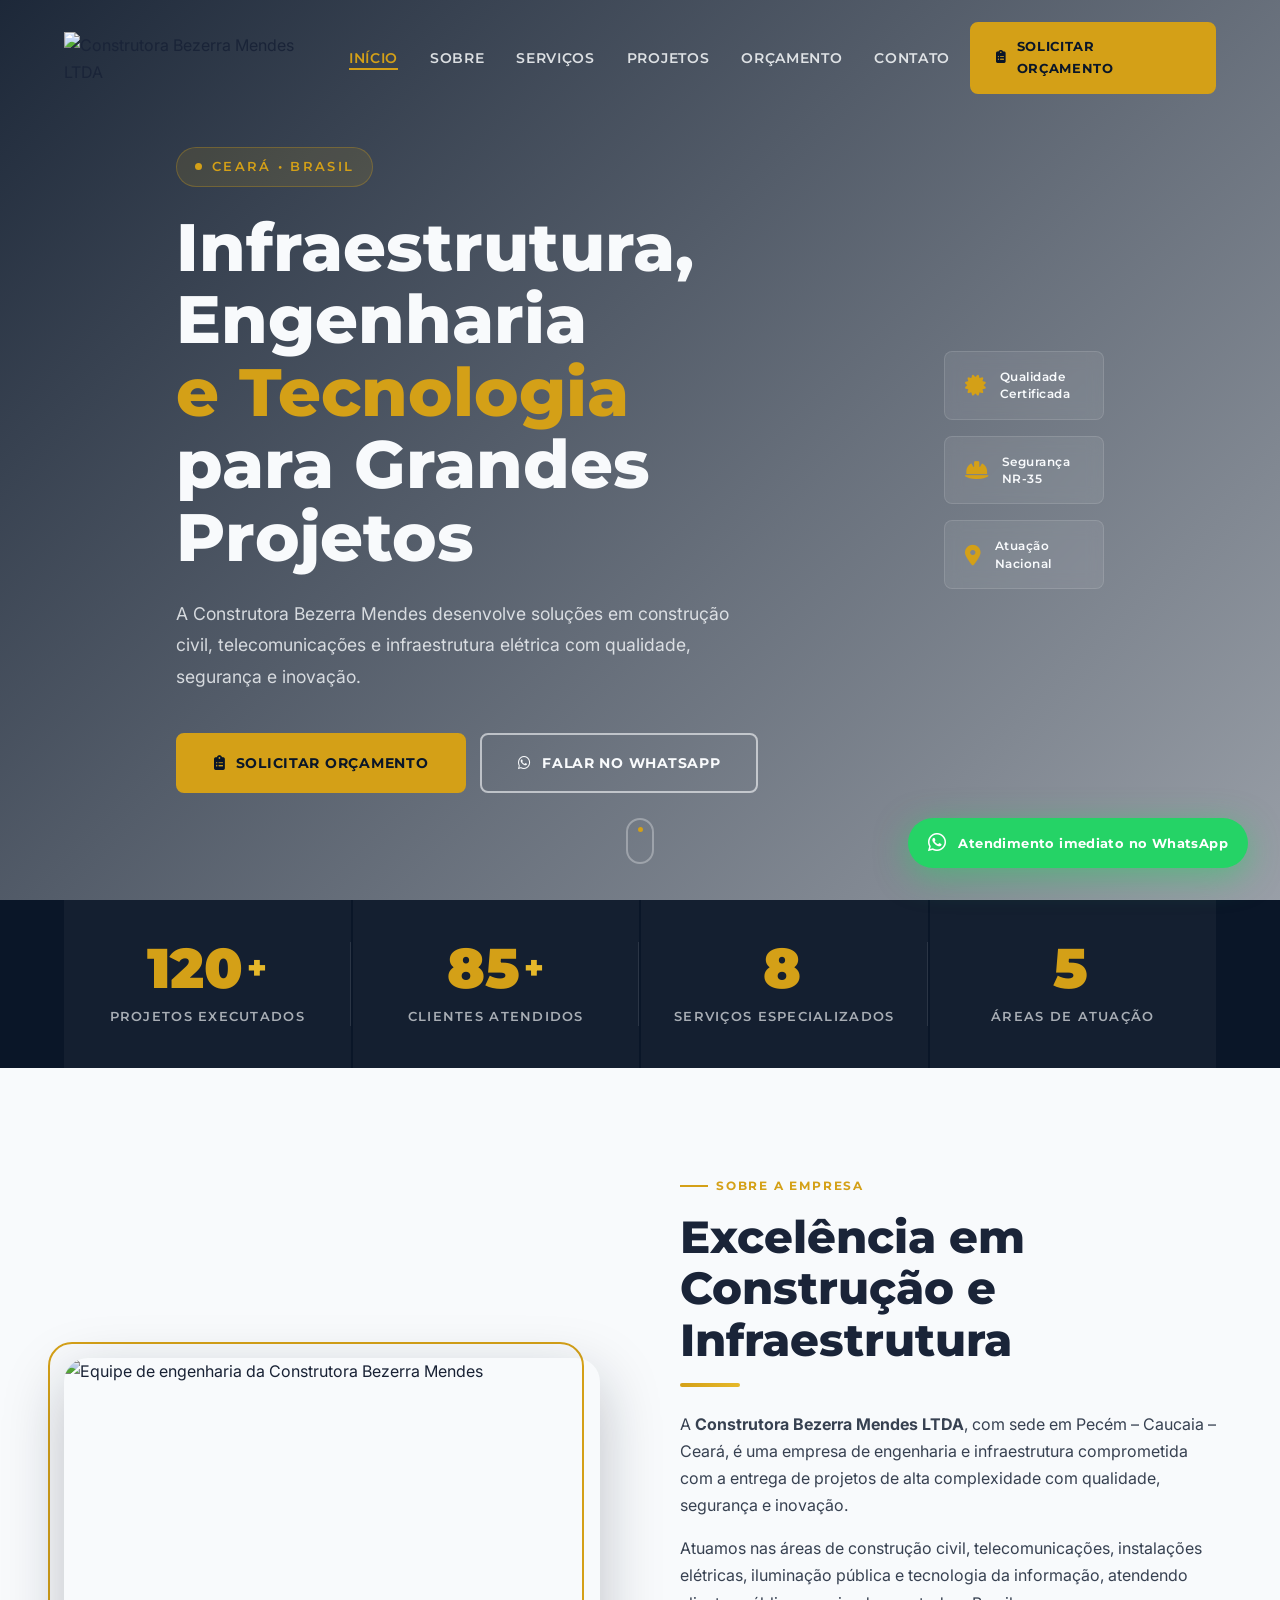
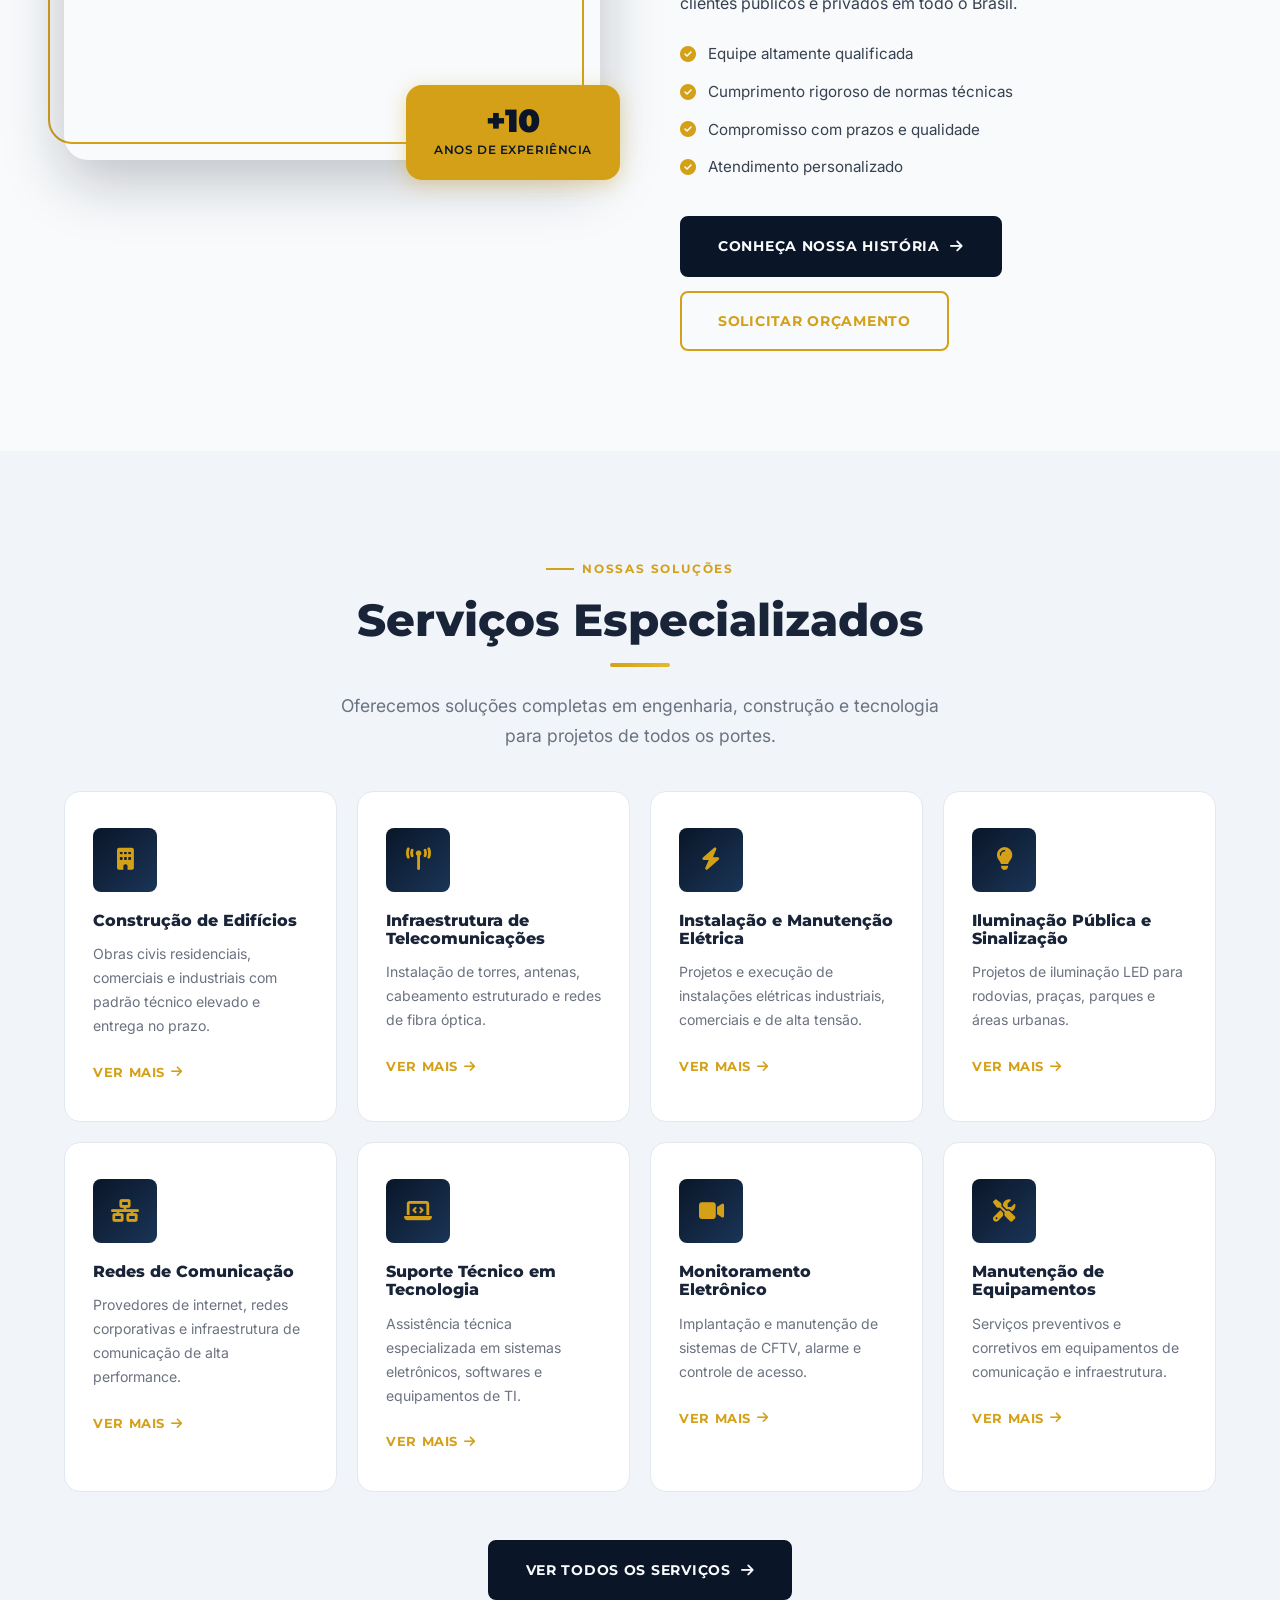
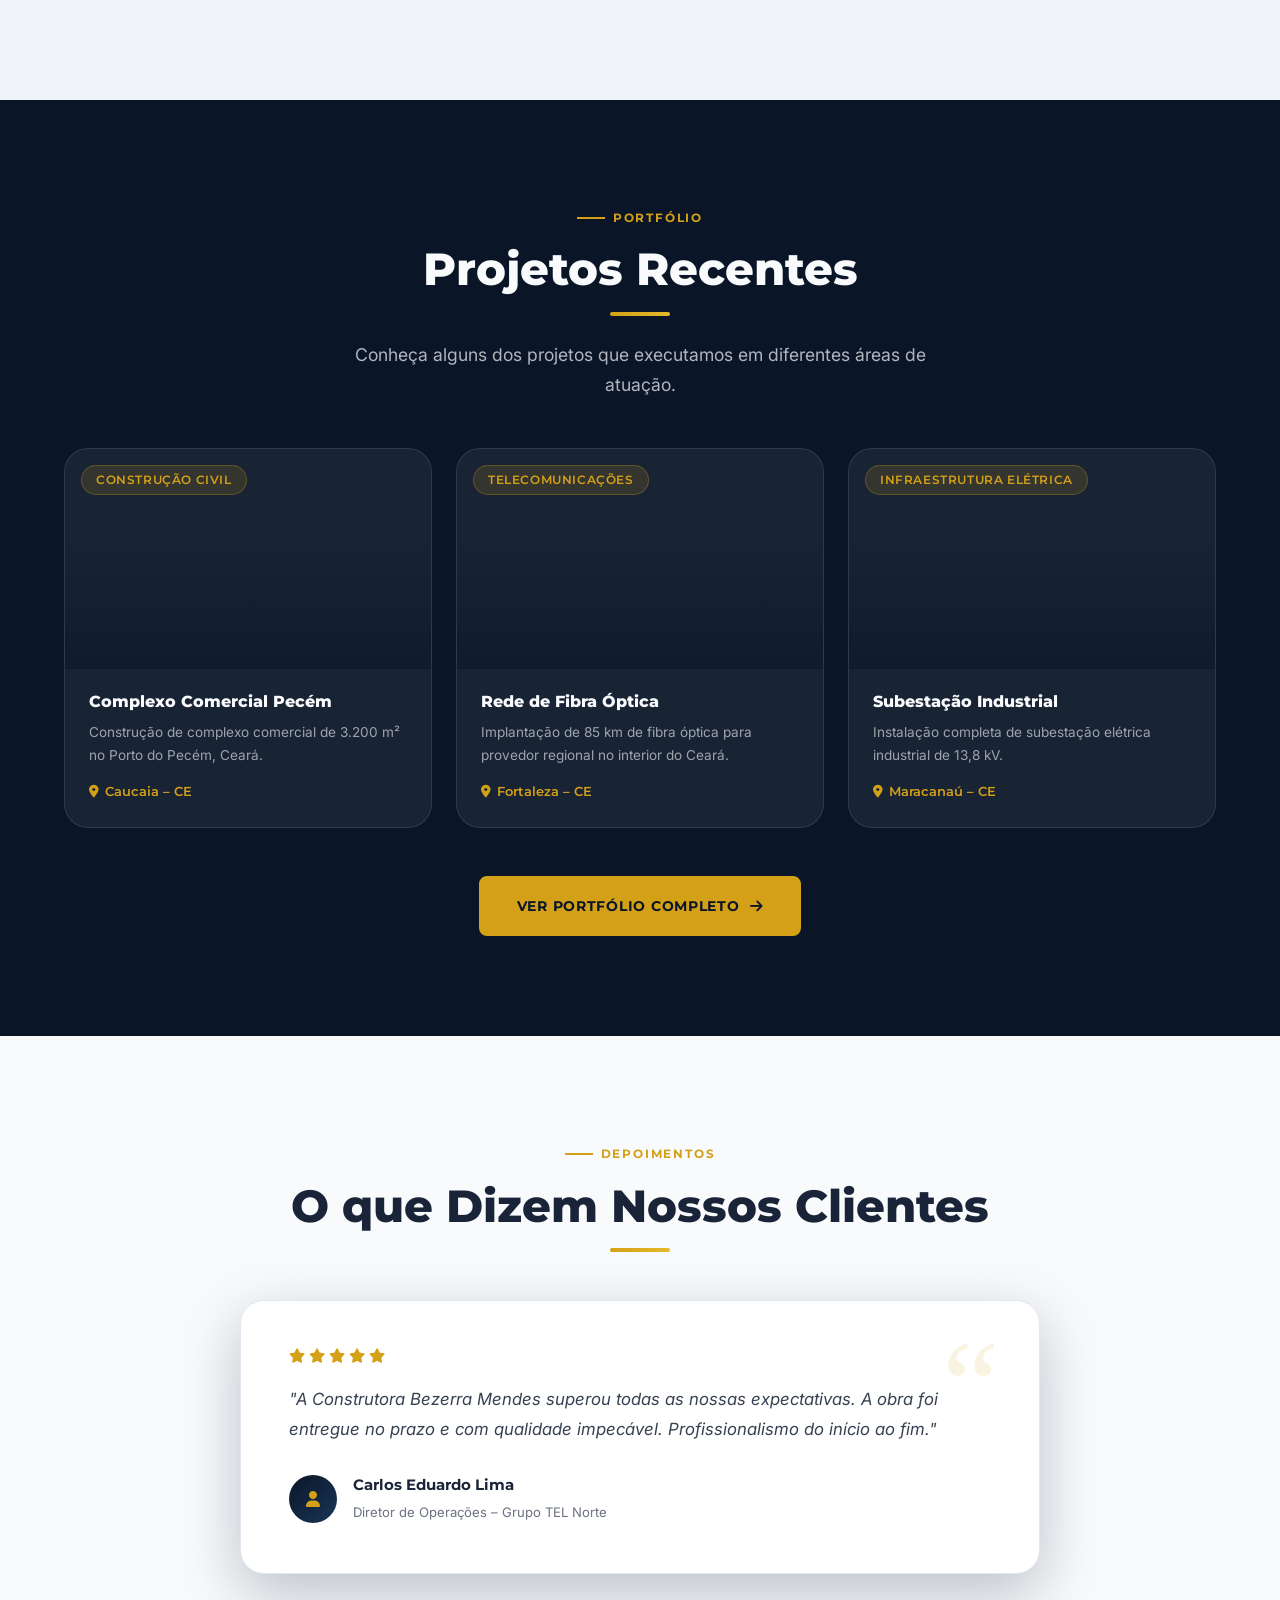
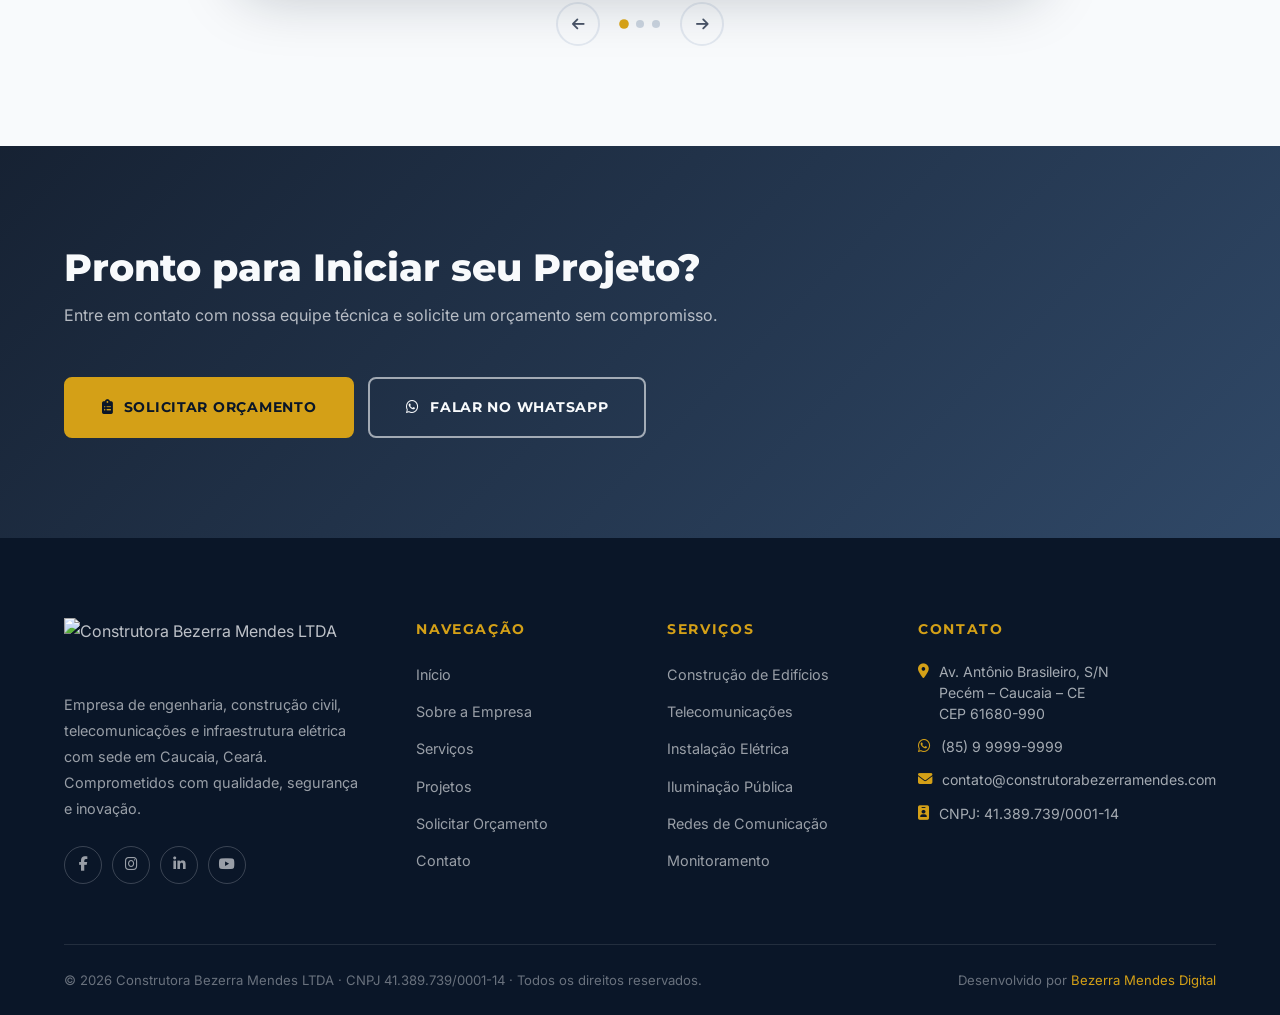
==== Bezerra-Mendes/index.html @ 7fa9c758 "01" ====
<!DOCTYPE html>
<html lang="pt-BR">
<head>
  <meta charset="UTF-8" />
  <meta name="viewport" content="width=device-width, initial-scale=1.0" />
  <meta name="description" content="Construtora Bezerra Mendes LTDA – Empresa de engenharia, construção civil, telecomunicações e infraestrutura elétrica no Ceará. Solicite seu orçamento." />
  <meta name="keywords" content="construtora no Ceará, empresa de engenharia, infraestrutura elétrica, empresa de telecomunicações, construção civil no Ceará, instalação elétrica industrial" />
  <meta name="author" content="Construtora Bezerra Mendes LTDA" />
  <meta property="og:title" content="Construtora Bezerra Mendes LTDA – Engenharia e Infraestrutura no Ceará" />
  <meta property="og:description" content="Soluções completas em construção civil, telecomunicações e infraestrutura elétrica para grandes projetos." />
  <meta property="og:type" content="website" />
  <title>Construtora Bezerra Mendes LTDA – Engenharia, Construção e Infraestrutura no Ceará</title>
  <link rel="icon" type="image/png" href="assets/images/logo.png" />
  <link rel="stylesheet" href="css/style.css" />
  <link rel="stylesheet" href="css/home.css" />
  <link rel="stylesheet" href="https://cdnjs.cloudflare.com/ajax/libs/font-awesome/6.5.0/css/all.min.css" />
</head>
<body>

  <!-- PRELOADER -->
  <div id="preloader">
    <img src="assets/images/logo.png" alt="Bezerra Mendes" class="preloader-logo" />
    <div class="preloader-bar"><div class="preloader-bar-inner"></div></div>
  </div>

  <!-- NAVBAR -->
  <nav id="navbar" data-home="true">
    <div class="container nav-inner">
      <a href="index.html" class="nav-logo">
        <img src="assets/images/logo.png" alt="Construtora Bezerra Mendes LTDA" />
      </a>
      <ul class="nav-links">
        <li><a href="index.html" class="active">Início</a></li>
        <li><a href="sobre.html">Sobre</a></li>
        <li><a href="servicos.html">Serviços</a></li>
        <li><a href="projetos.html">Projetos</a></li>
        <li><a href="orcamento.html">Orçamento</a></li>
        <li><a href="contato.html">Contato</a></li>
      </ul>
      <a href="orcamento.html" class="btn btn-primary nav-cta">
        <i class="fas fa-clipboard-list"></i> Solicitar Orçamento
      </a>
      <button class="hamburger" aria-label="Menu">
        <span></span><span></span><span></span>
      </button>
    </div>
  </nav>

  <!-- MOBILE MENU -->
  <div class="mobile-menu">
    <a href="index.html">Início</a>
    <a href="sobre.html">Sobre</a>
    <a href="servicos.html">Serviços</a>
    <a href="projetos.html">Projetos</a>
    <a href="orcamento.html">Orçamento</a>
    <a href="contato.html">Contato</a>
    <a href="orcamento.html" class="btn btn-primary">Solicitar Orçamento</a>
  </div>

  <!-- HERO SECTION -->
  <section class="hero" id="home">
    <div class="hero-slider">
      <div class="hero-slide active" style="background-image: url('assets/images/hero_construction.jpg')"></div>
      <div class="hero-slide"       style="background-image: url('assets/images/hero_telecom.jpg')"></div>
      <div class="hero-slide"       style="background-image: url('assets/images/building_construction.jpg')"></div>
    </div>
    <div class="hero-overlay"></div>
    <div class="hero-content container">
      <div class="hero-text">
        <span class="hero-tag reveal">
          <span class="hero-tag-dot"></span> Ceará • Brasil
        </span>
        <h1 class="reveal delay-1">
          Infraestrutura, Engenharia<br />
          <span class="text-gold">e Tecnologia</span><br />
          para Grandes Projetos
        </h1>
        <p class="hero-sub reveal delay-2">
          A Construtora Bezerra Mendes desenvolve soluções em construção civil,
          telecomunicações e infraestrutura elétrica com qualidade, segurança e inovação.
        </p>
        <div class="btn-group reveal delay-3">
          <a href="orcamento.html" class="btn btn-primary">
            <i class="fas fa-clipboard-list"></i> Solicitar Orçamento
          </a>
          <a href="#" class="btn btn-outline whatsapp-link">
            <i class="fab fa-whatsapp"></i> Falar no WhatsApp
          </a>
        </div>
      </div>
      <div class="hero-badges reveal delay-4">
        <div class="hero-badge">
          <i class="fas fa-certificate"></i>
          <span>Qualidade<br/>Certificada</span>
        </div>
        <div class="hero-badge">
          <i class="fas fa-hard-hat"></i>
          <span>Segurança<br/>NR-35</span>
        </div>
        <div class="hero-badge">
          <i class="fas fa-map-marker-alt"></i>
          <span>Atuação<br/>Nacional</span>
        </div>
      </div>
    </div>
    <div class="hero-scroll">
      <div class="hero-scroll-dot"></div>
    </div>
  </section>

  <!-- STATS SECTION -->
  <section class="stats-section section-dark">
    <div class="container">
      <div class="stats-grid">
        <div class="stat-card reveal">
          <div class="stat-number">
            <span data-count="120" data-suffix="">0</span><span class="stat-suffix">+</span>
          </div>
          <div class="stat-label">Projetos Executados</div>
        </div>
        <div class="stat-card reveal delay-1">
          <div class="stat-number">
            <span data-count="85" data-suffix="">0</span><span class="stat-suffix">+</span>
          </div>
          <div class="stat-label">Clientes Atendidos</div>
        </div>
        <div class="stat-card reveal delay-2">
          <div class="stat-number">
            <span data-count="8" data-suffix="">0</span><span class="stat-suffix"></span>
          </div>
          <div class="stat-label">Serviços Especializados</div>
        </div>
        <div class="stat-card reveal delay-3">
          <div class="stat-number">
            <span data-count="5" data-suffix="">0</span><span class="stat-suffix"></span>
          </div>
          <div class="stat-label">Áreas de Atuação</div>
        </div>
      </div>
    </div>
  </section>

  <!-- ABOUT TEASER -->
  <section class="section" id="sobre">
    <div class="container">
      <div class="about-grid">
        <div class="about-img-wrap reveal-left">
          <img src="assets/images/engineering_team.jpg" alt="Equipe de engenharia da Construtora Bezerra Mendes" />
          <div class="about-img-badge">
            <div class="about-badge-number">+10</div>
            <div class="about-badge-label">Anos de experiência</div>
          </div>
        </div>
        <div class="about-content reveal-right">
          <span class="section-tag">Sobre a Empresa</span>
          <h2 class="section-title">Excelência em Construção e Infraestrutura</h2>
          <div class="gold-line"></div>
          <p>
            A <strong>Construtora Bezerra Mendes LTDA</strong>, com sede em Pecém – Caucaia – Ceará,
            é uma empresa de engenharia e infraestrutura comprometida com a entrega de projetos de alta
            complexidade com qualidade, segurança e inovação.
          </p>
          <p>
            Atuamos nas áreas de construção civil, telecomunicações, instalações elétricas, iluminação
            pública e tecnologia da informação, atendendo clientes públicos e privados em todo o Brasil.
          </p>
          <ul class="about-list">
            <li><i class="fas fa-check-circle"></i> Equipe altamente qualificada</li>
            <li><i class="fas fa-check-circle"></i> Cumprimento rigoroso de normas técnicas</li>
            <li><i class="fas fa-check-circle"></i> Compromisso com prazos e qualidade</li>
            <li><i class="fas fa-check-circle"></i> Atendimento personalizado</li>
          </ul>
          <div class="btn-group">
            <a href="sobre.html" class="btn btn-dark">
              Conheça Nossa História <i class="fas fa-arrow-right"></i>
            </a>
            <a href="orcamento.html" class="btn btn-outline-gold">Solicitar Orçamento</a>
          </div>
        </div>
      </div>
    </div>
  </section>

  <!-- SERVICES SECTION -->
  <section class="section section-gray" id="servicos">
    <div class="container">
      <div class="text-center reveal">
        <span class="section-tag">Nossas Soluções</span>
        <h2 class="section-title">Serviços Especializados</h2>
        <div class="gold-line gold-line-center"></div>
        <p class="section-subtitle">
          Oferecemos soluções completas em engenharia, construção e tecnologia para projetos de todos os portes.
        </p>
      </div>
      <div class="services-grid">

        <div class="service-card reveal delay-1">
          <div class="service-icon"><i class="fas fa-building"></i></div>
          <h3>Construção de Edifícios</h3>
          <p>Obras civis residenciais, comerciais e industriais com padrão técnico elevado e entrega no prazo.</p>
          <a href="servicos.html" class="service-link">Ver mais <i class="fas fa-arrow-right"></i></a>
        </div>

        <div class="service-card reveal delay-2">
          <div class="service-icon"><i class="fas fa-broadcast-tower"></i></div>
          <h3>Infraestrutura de Telecomunicações</h3>
          <p>Instalação de torres, antenas, cabeamento estruturado e redes de fibra óptica.</p>
          <a href="servicos.html" class="service-link">Ver mais <i class="fas fa-arrow-right"></i></a>
        </div>

        <div class="service-card reveal delay-3">
          <div class="service-icon"><i class="fas fa-bolt"></i></div>
          <h3>Instalação e Manutenção Elétrica</h3>
          <p>Projetos e execução de instalações elétricas industriais, comerciais e de alta tensão.</p>
          <a href="servicos.html" class="service-link">Ver mais <i class="fas fa-arrow-right"></i></a>
        </div>

        <div class="service-card reveal">
          <div class="service-icon"><i class="fas fa-lightbulb"></i></div>
          <h3>Iluminação Pública e Sinalização</h3>
          <p>Projetos de iluminação LED para rodovias, praças, parques e áreas urbanas.</p>
          <a href="servicos.html" class="service-link">Ver mais <i class="fas fa-arrow-right"></i></a>
        </div>

        <div class="service-card reveal delay-1">
          <div class="service-icon"><i class="fas fa-network-wired"></i></div>
          <h3>Redes de Comunicação</h3>
          <p>Provedores de internet, redes corporativas e infraestrutura de comunicação de alta performance.</p>
          <a href="servicos.html" class="service-link">Ver mais <i class="fas fa-arrow-right"></i></a>
        </div>

        <div class="service-card reveal delay-2">
          <div class="service-icon"><i class="fas fa-laptop-code"></i></div>
          <h3>Suporte Técnico em Tecnologia</h3>
          <p>Assistência técnica especializada em sistemas eletrônicos, softwares e equipamentos de TI.</p>
          <a href="servicos.html" class="service-link">Ver mais <i class="fas fa-arrow-right"></i></a>
        </div>

        <div class="service-card reveal delay-3">
          <div class="service-icon"><i class="fas fa-video"></i></div>
          <h3>Monitoramento Eletrônico</h3>
          <p>Implantação e manutenção de sistemas de CFTV, alarme e controle de acesso.</p>
          <a href="servicos.html" class="service-link">Ver mais <i class="fas fa-arrow-right"></i></a>
        </div>

        <div class="service-card reveal">
          <div class="service-icon"><i class="fas fa-tools"></i></div>
          <h3>Manutenção de Equipamentos</h3>
          <p>Serviços preventivos e corretivos em equipamentos de comunicação e infraestrutura.</p>
          <a href="servicos.html" class="service-link">Ver mais <i class="fas fa-arrow-right"></i></a>
        </div>

      </div>
      <div class="text-center" style="margin-top: 48px;">
        <a href="servicos.html" class="btn btn-dark reveal">
          Ver Todos os Serviços <i class="fas fa-arrow-right"></i>
        </a>
      </div>
    </div>
  </section>

  <!-- PROJECTS TEASER -->
  <section class="section section-dark" id="projetos">
    <div class="container">
      <div class="text-center reveal">
        <span class="section-tag">Portfólio</span>
        <h2 class="section-title section-title-white">Projetos Recentes</h2>
        <div class="gold-line gold-line-center"></div>
        <p class="section-subtitle section-subtitle-white">
          Conheça alguns dos projetos que executamos em diferentes áreas de atuação.
        </p>
      </div>

      <div class="projects-home-grid">
        <div class="project-home-card reveal delay-1">
          <div class="phc-img" style="background-image:url('assets/images/building_construction.jpg')">
            <span class="badge">Construção Civil</span>
          </div>
          <div class="phc-body">
            <h4>Complexo Comercial Pecém</h4>
            <p>Construção de complexo comercial de 3.200 m² no Porto do Pecém, Ceará.</p>
            <div class="phc-meta"><i class="fas fa-map-marker-alt"></i> Caucaia – CE</div>
          </div>
        </div>

        <div class="project-home-card reveal delay-2">
          <div class="phc-img" style="background-image:url('assets/images/hero_telecom.jpg')">
            <span class="badge">Telecomunicações</span>
          </div>
          <div class="phc-body">
            <h4>Rede de Fibra Óptica</h4>
            <p>Implantação de 85 km de fibra óptica para provedor regional no interior do Ceará.</p>
            <div class="phc-meta"><i class="fas fa-map-marker-alt"></i> Fortaleza – CE</div>
          </div>
        </div>

        <div class="project-home-card reveal delay-3">
          <div class="phc-img" style="background-image:url('assets/images/electrical_infra.jpg')">
            <span class="badge">Infraestrutura Elétrica</span>
          </div>
          <div class="phc-body">
            <h4>Subestação Industrial</h4>
            <p>Instalação completa de subestação elétrica industrial de 13,8 kV.</p>
            <div class="phc-meta"><i class="fas fa-map-marker-alt"></i> Maracanaú – CE</div>
          </div>
        </div>
      </div>

      <div class="text-center reveal" style="margin-top: 48px;">
        <a href="projetos.html" class="btn btn-primary">
          Ver Portfólio Completo <i class="fas fa-arrow-right"></i>
        </a>
      </div>
    </div>
  </section>

  <!-- TESTIMONIALS -->
  <section class="section" id="depoimentos">
    <div class="container">
      <div class="text-center reveal">
        <span class="section-tag">Depoimentos</span>
        <h2 class="section-title">O que Dizem Nossos Clientes</h2>
        <div class="gold-line gold-line-center"></div>
      </div>
      <div class="testimonials-wrapper reveal">
        <div class="testimonials-track">
          <div class="testimonial-card active">
            <div class="test-stars">
              <i class="fas fa-star"></i><i class="fas fa-star"></i><i class="fas fa-star"></i><i class="fas fa-star"></i><i class="fas fa-star"></i>
            </div>
            <p class="test-text">"A Construtora Bezerra Mendes superou todas as nossas expectativas. A obra foi entregue no prazo e com qualidade impecável. Profissionalismo do início ao fim."</p>
            <div class="test-author">
              <div class="test-avatar"><i class="fas fa-user"></i></div>
              <div>
                <strong>Carlos Eduardo Lima</strong>
                <span>Diretor de Operações – Grupo TEL Norte</span>
              </div>
            </div>
          </div>
          <div class="testimonial-card">
            <div class="test-stars">
              <i class="fas fa-star"></i><i class="fas fa-star"></i><i class="fas fa-star"></i><i class="fas fa-star"></i><i class="fas fa-star"></i>
            </div>
            <p class="test-text">"Contratamos a Bezerra Mendes para a instalação da nossa rede de fibra óptica e o resultado foi excelente. Equipe técnica altamente capacitada e comprometida."</p>
            <div class="test-author">
              <div class="test-avatar"><i class="fas fa-user"></i></div>
              <div>
                <strong>Fernanda Oliveira</strong>
                <span>Gerente de TI – NetCeará Telecom</span>
              </div>
            </div>
          </div>
          <div class="testimonial-card">
            <div class="test-stars">
              <i class="fas fa-star"></i><i class="fas fa-star"></i><i class="fas fa-star"></i><i class="fas fa-star"></i><i class="fas fa-star"></i>
            </div>
            <p class="test-text">"Parceria de confiança há mais de 5 anos. A Bezerra Mendes entende as demandas do setor público e sempre entrega o que foi acordado. Recomendo!"</p>
            <div class="test-author">
              <div class="test-avatar"><i class="fas fa-user"></i></div>
              <div>
                <strong>João Batista Neto</strong>
                <span>Secretário de Infraestrutura – Prefeitura de Caucaia</span>
              </div>
            </div>
          </div>
        </div>
        <div class="test-controls">
          <button class="test-prev" aria-label="Anterior"><i class="fas fa-arrow-left"></i></button>
          <div class="test-dots">
            <span class="test-dot active"></span>
            <span class="test-dot"></span>
            <span class="test-dot"></span>
          </div>
          <button class="test-next" aria-label="Próximo"><i class="fas fa-arrow-right"></i></button>
        </div>
      </div>
    </div>
  </section>

  <!-- CTA BANNER -->
  <section class="cta-banner">
    <div class="cta-bg" style="background-image: url('assets/images/urban_lighting.jpg')"></div>
    <div class="cta-overlay"></div>
    <div class="container cta-content reveal">
      <div>
        <h2>Pronto para Iniciar seu Projeto?</h2>
        <p>Entre em contato com nossa equipe técnica e solicite um orçamento sem compromisso.</p>
      </div>
      <div class="btn-group">
        <a href="orcamento.html" class="btn btn-primary">
          <i class="fas fa-clipboard-list"></i> Solicitar Orçamento
        </a>
        <a href="#" class="btn btn-outline whatsapp-link">
          <i class="fab fa-whatsapp"></i> Falar no WhatsApp
        </a>
      </div>
    </div>
  </section>

  <!-- FOOTER -->
  <footer class="footer">
    <div class="container">
      <div class="footer-grid">
        <div>
          <div class="footer-logo">
            <img src="assets/images/logo.png" alt="Construtora Bezerra Mendes LTDA" />
          </div>
          <p class="footer-desc">
            Empresa de engenharia, construção civil, telecomunicações e infraestrutura elétrica com
            sede em Caucaia, Ceará. Comprometidos com qualidade, segurança e inovação.
          </p>
          <div class="footer-social">
            <a href="#" aria-label="Facebook"><i class="fab fa-facebook-f"></i></a>
            <a href="#" aria-label="Instagram"><i class="fab fa-instagram"></i></a>
            <a href="#" aria-label="LinkedIn"><i class="fab fa-linkedin-in"></i></a>
            <a href="#" aria-label="YouTube"><i class="fab fa-youtube"></i></a>
          </div>
        </div>
        <div>
          <div class="footer-heading">Navegação</div>
          <ul class="footer-links">
            <li><a href="index.html">Início</a></li>
            <li><a href="sobre.html">Sobre a Empresa</a></li>
            <li><a href="servicos.html">Serviços</a></li>
            <li><a href="projetos.html">Projetos</a></li>
            <li><a href="orcamento.html">Solicitar Orçamento</a></li>
            <li><a href="contato.html">Contato</a></li>
          </ul>
        </div>
        <div>
          <div class="footer-heading">Serviços</div>
          <ul class="footer-links">
            <li><a href="servicos.html">Construção de Edifícios</a></li>
            <li><a href="servicos.html">Telecomunicações</a></li>
            <li><a href="servicos.html">Instalação Elétrica</a></li>
            <li><a href="servicos.html">Iluminação Pública</a></li>
            <li><a href="servicos.html">Redes de Comunicação</a></li>
            <li><a href="servicos.html">Monitoramento</a></li>
          </ul>
        </div>
        <div>
          <div class="footer-heading">Contato</div>
          <ul class="footer-contact">
            <li>
              <i class="fas fa-map-marker-alt"></i>
              <span>Av. Antônio Brasileiro, S/N<br/>Pecém – Caucaia – CE<br/>CEP 61680-990</span>
            </li>
            <li><i class="fab fa-whatsapp"></i> <span><a href="#" class="whatsapp-link">(85) 9 9999-9999</a></span></li>
            <li><i class="fas fa-envelope"></i> <span>contato@construtorabezerramendes.com</span></li>
            <li><i class="fas fa-id-badge"></i> <span>CNPJ: 41.389.739/0001-14</span></li>
          </ul>
        </div>
      </div>
      <div class="footer-bottom">
        <p>© 2026 Construtora Bezerra Mendes LTDA · CNPJ 41.389.739/0001-14 · Todos os direitos reservados.</p>
        <p>Desenvolvido por <a href="#">Bezerra Mendes Digital</a></p>
      </div>
    </div>
  </footer>

  <!-- FLOATING WHATSAPP -->
  <a id="whatsapp-float" href="#" aria-label="Atendimento no WhatsApp">
    <i class="fab fa-whatsapp"></i>
    <span class="wa-text">Atendimento imediato no WhatsApp</span>
  </a>

  <!-- BACK TO TOP -->
  <button id="back-to-top" aria-label="Voltar ao topo">
    <i class="fas fa-chevron-up"></i>
  </button>

  <script src="js/main.js"></script>
</body>
</html>
---- Bezerra-Mendes/css/style.css ----
/* ================================================================
   CONSTRUTORA BEZERRA MENDES LTDA — GLOBAL DESIGN SYSTEM
   ================================================================ */

@import url('https://fonts.googleapis.com/css2?family=Montserrat:wght@400;500;600;700;800;900&family=Inter:wght@300;400;500;600&display=swap');

:root {
  /* Color Palette */
  --navy:       #0A1628;
  --navy-mid:   #0D1F3C;
  --blue:       #1A3557;
  --blue-light: #1E4A7A;
  --steel:      #4A5568;
  --steel-light:#718096;
  --white:      #F8FAFC;
  --white-pure: #FFFFFF;
  --gray-100:   #F1F5F9;
  --gray-200:   #E2E8F0;
  --gray-300:   #CBD5E0;
  --gold:       #D4A017;
  --gold-light: #E6B82A;
  --gold-dark:  #B8860B;
  --text-dark:  #1A2438;
  --text-mid:   #374151;
  --text-light: #6B7280;

  /* Typography */
  --font-heading: 'Montserrat', sans-serif;
  --font-body:    'Inter', sans-serif;

  /* Spacing */
  --section-py: 100px;
  --container:  1200px;
  --radius:     8px;
  --radius-lg:  16px;
  --radius-xl:  24px;

  /* Shadows */
  --shadow-sm:  0 2px 8px rgba(10,22,40,0.10);
  --shadow-md:  0 8px 30px rgba(10,22,40,0.15);
  --shadow-lg:  0 20px 60px rgba(10,22,40,0.25);
  --shadow-gold:0 4px 20px rgba(212,160,23,0.35);

  /* Transitions */
  --transition: 0.35s cubic-bezier(0.4, 0, 0.2, 1);
}

/* ================================================================
   RESET & BASE
   ================================================================ */
*, *::before, *::after { box-sizing: border-box; margin: 0; padding: 0; }

html { scroll-behavior: smooth; font-size: 16px; }

body {
  font-family: var(--font-body);
  color: var(--text-dark);
  background: var(--white);
  line-height: 1.7;
  overflow-x: hidden;
}

img { max-width: 100%; height: auto; display: block; }
a  { text-decoration: none; color: inherit; }
ul { list-style: none; }

/* ================================================================
   TYPOGRAPHY
   ================================================================ */
h1, h2, h3, h4, h5, h6 {
  font-family: var(--font-heading);
  font-weight: 800;
  line-height: 1.15;
  color: var(--text-dark);
}

h1 { font-size: clamp(2.2rem, 5vw, 3.8rem); }
h2 { font-size: clamp(1.8rem, 3.5vw, 2.8rem); }
h3 { font-size: clamp(1.2rem, 2vw, 1.6rem); }
h4 { font-size: 1.15rem; }

p { color: var(--text-mid); margin-bottom: 1rem; }

/* ================================================================
   LAYOUT UTILITIES
   ================================================================ */
.container {
  max-width: var(--container);
  margin: 0 auto;
  padding: 0 24px;
}

.section { padding: var(--section-py) 0; }
.section-dark { background: var(--navy); }
.section-navy { background: var(--navy-mid); }
.section-gray { background: var(--gray-100); }

.section-tag {
  display: inline-flex;
  align-items: center;
  gap: 8px;
  font-family: var(--font-heading);
  font-size: 0.75rem;
  font-weight: 700;
  letter-spacing: 0.15em;
  text-transform: uppercase;
  color: var(--gold);
  margin-bottom: 1rem;
}
.section-tag::before {
  content: '';
  display: block;
  width: 28px;
  height: 2px;
  background: var(--gold);
}

.section-title {
  margin-bottom: 1rem;
}
.section-subtitle {
  font-size: 1.1rem;
  color: var(--text-light);
  max-width: 600px;
  margin-bottom: 2.5rem;
}
.section-title-white { color: var(--white); }
.section-subtitle-white { color: rgba(248,250,252,0.70); }

.text-center { text-align: center; }
.text-center .section-subtitle { margin-left: auto; margin-right: auto; }
.text-center .section-tag { justify-content: center; }

.grid { display: grid; gap: 24px; }
.grid-2 { grid-template-columns: repeat(2, 1fr); }
.grid-3 { grid-template-columns: repeat(3, 1fr); }
.grid-4 { grid-template-columns: repeat(4, 1fr); }

/* ================================================================
   BUTTONS
   ================================================================ */
.btn {
  display: inline-flex;
  align-items: center;
  gap: 10px;
  padding: 16px 36px;
  border-radius: var(--radius);
  font-family: var(--font-heading);
  font-weight: 700;
  font-size: 0.9rem;
  letter-spacing: 0.05em;
  text-transform: uppercase;
  border: 2px solid transparent;
  cursor: pointer;
  transition: var(--transition);
  position: relative;
  overflow: hidden;
}

.btn-primary {
  background: var(--gold);
  color: var(--navy);
  border-color: var(--gold);
}
.btn-primary:hover {
  background: var(--gold-light);
  border-color: var(--gold-light);
  transform: translateY(-2px);
  box-shadow: var(--shadow-gold);
}

.btn-outline {
  background: transparent;
  color: var(--white);
  border-color: rgba(248,250,252,0.6);
}
.btn-outline:hover {
  background: rgba(248,250,252,0.1);
  border-color: var(--white);
  transform: translateY(-2px);
}

.btn-outline-gold {
  background: transparent;
  color: var(--gold);
  border-color: var(--gold);
}
.btn-outline-gold:hover {
  background: var(--gold);
  color: var(--navy);
  transform: translateY(-2px);
}

.btn-dark {
  background: var(--navy);
  color: var(--white);
  border-color: var(--navy);
}
.btn-dark:hover {
  background: var(--blue);
  border-color: var(--blue);
  transform: translateY(-2px);
}

.btn-whatsapp {
  background: #25D366;
  color: #fff;
  border-color: #25D366;
}
.btn-whatsapp:hover {
  background: #1ebe5d;
  transform: translateY(-2px);
  box-shadow: 0 8px 25px rgba(37,211,102,0.4);
}

.btn-sm {
  padding: 10px 22px;
  font-size: 0.8rem;
}

.btn-group {
  display: flex;
  flex-wrap: wrap;
  gap: 14px;
  align-items: center;
}

/* ================================================================
   BADGE / PILL
   ================================================================ */
.badge {
  display: inline-block;
  padding: 4px 14px;
  border-radius: 100px;
  font-size: 0.75rem;
  font-weight: 600;
  font-family: var(--font-heading);
  letter-spacing: 0.05em;
  text-transform: uppercase;
  background: rgba(212,160,23,0.15);
  color: var(--gold);
  border: 1px solid rgba(212,160,23,0.3);
}

/* ================================================================
   NAVBAR
   ================================================================ */
#navbar {
  position: fixed;
  top: 0;
  left: 0;
  width: 100%;
  z-index: 999;
  padding: 22px 0;
  transition: var(--transition);
  background: transparent;
}

#navbar.scrolled {
  background: rgba(10,22,40,0.97);
  backdrop-filter: blur(12px);
  -webkit-backdrop-filter: blur(12px);
  padding: 14px 0;
  box-shadow: 0 4px 30px rgba(0,0,0,0.3);
}

#navbar.solid {
  background: var(--navy);
  padding: 14px 0;
  box-shadow: 0 4px 30px rgba(0,0,0,0.25);
}

.nav-inner {
  display: flex;
  align-items: center;
  justify-content: space-between;
  gap: 20px;
}

.nav-logo {
  display: flex;
  align-items: center;
  gap: 12px;
}

.nav-logo img {
  height: 52px;
  width: auto;
  filter: brightness(1);
  transition: var(--transition);
}

.nav-links {
  display: flex;
  align-items: center;
  gap: 32px;
  list-style: none;
}

.nav-links a {
  font-family: var(--font-heading);
  font-size: 0.85rem;
  font-weight: 600;
  letter-spacing: 0.05em;
  text-transform: uppercase;
  color: rgba(248,250,252,0.85);
  transition: var(--transition);
  position: relative;
  padding-bottom: 4px;
}

.nav-links a::after {
  content: '';
  position: absolute;
  bottom: 0;
  left: 0;
  width: 0;
  height: 2px;
  background: var(--gold);
  transition: var(--transition);
}

.nav-links a:hover,
.nav-links a.active {
  color: var(--gold);
}

.nav-links a:hover::after,
.nav-links a.active::after {
  width: 100%;
}

.nav-cta {
  padding: 12px 24px;
  font-size: 0.8rem;
}

/* Hamburger */
.hamburger {
  display: none;
  flex-direction: column;
  gap: 5px;
  cursor: pointer;
  padding: 8px;
  background: none;
  border: none;
}

.hamburger span {
  display: block;
  width: 26px;
  height: 2px;
  background: var(--white);
  border-radius: 2px;
  transition: var(--transition);
}

.hamburger.open span:nth-child(1) { transform: translateY(7px) rotate(45deg); }
.hamburger.open span:nth-child(2) { opacity: 0; }
.hamburger.open span:nth-child(3) { transform: translateY(-7px) rotate(-45deg); }

/* Mobile Menu */
.mobile-menu {
  display: none;
  position: fixed;
  top: 0;
  left: 0;
  width: 100%;
  height: 100%;
  background: var(--navy);
  z-index: 998;
  flex-direction: column;
  align-items: center;
  justify-content: center;
  gap: 28px;
  opacity: 0;
  transform: translateY(-20px);
  transition: all 0.4s ease;
}

.mobile-menu.open {
  display: flex;
  opacity: 1;
  transform: translateY(0);
}

.mobile-menu a {
  font-family: var(--font-heading);
  font-size: 1.5rem;
  font-weight: 700;
  color: var(--white);
  letter-spacing: 0.05em;
  text-transform: uppercase;
  transition: var(--transition);
}

.mobile-menu a:hover { color: var(--gold); }

/* ================================================================
   FOOTER
   ================================================================ */
.footer {
  background: var(--navy);
  color: rgba(248,250,252,0.75);
  padding: 80px 0 0;
}

.footer-grid {
  display: grid;
  grid-template-columns: 1.5fr 1fr 1fr 1.2fr;
  gap: 48px;
  padding-bottom: 60px;
  border-bottom: 1px solid rgba(248,250,252,0.1);
}

.footer-logo img {
  height: 56px;
  margin-bottom: 18px;
}

.footer-desc {
  font-size: 0.9rem;
  line-height: 1.8;
  color: rgba(248,250,252,0.6);
  margin-bottom: 24px;
}

.footer-social {
  display: flex;
  gap: 10px;
}

.footer-social a {
  width: 38px;
  height: 38px;
  border-radius: 50%;
  border: 1px solid rgba(248,250,252,0.2);
  display: flex;
  align-items: center;
  justify-content: center;
  color: rgba(248,250,252,0.6);
  font-size: 0.9rem;
  transition: var(--transition);
}

.footer-social a:hover {
  background: var(--gold);
  border-color: var(--gold);
  color: var(--navy);
}

.footer-heading {
  font-family: var(--font-heading);
  font-size: 0.85rem;
  font-weight: 700;
  letter-spacing: 0.12em;
  text-transform: uppercase;
  color: var(--gold);
  margin-bottom: 20px;
}

.footer-links { display: flex; flex-direction: column; gap: 10px; }

.footer-links a {
  font-size: 0.9rem;
  color: rgba(248,250,252,0.6);
  transition: var(--transition);
}

.footer-links a:hover {
  color: var(--gold);
  padding-left: 6px;
}

.footer-contact li {
  display: flex;
  gap: 10px;
  font-size: 0.88rem;
  color: rgba(248,250,252,0.65);
  margin-bottom: 12px;
  line-height: 1.5;
}

.footer-contact li i {
  color: var(--gold);
  font-size: 0.9rem;
  margin-top: 3px;
  flex-shrink: 0;
}

.footer-bottom {
  padding: 24px 0;
  display: flex;
  align-items: center;
  justify-content: space-between;
  flex-wrap: wrap;
  gap: 12px;
}

.footer-bottom p {
  font-size: 0.82rem;
  color: rgba(248,250,252,0.4);
  margin: 0;
}

.footer-bottom a { color: var(--gold); }

/* ================================================================
   WHATSAPP FLOATING BUTTON
   ================================================================ */
#whatsapp-float {
  position: fixed;
  bottom: 32px;
  right: 32px;
  z-index: 997;
  display: flex;
  align-items: center;
  gap: 12px;
  background: #25D366;
  color: #fff;
  padding: 14px 20px;
  border-radius: 100px;
  box-shadow: 0 8px 32px rgba(37,211,102,0.5);
  font-family: var(--font-heading);
  font-size: 0.82rem;
  font-weight: 700;
  letter-spacing: 0.03em;
  transition: var(--transition);
  animation: waPulse 2.5s infinite;
}

#whatsapp-float:hover {
  transform: scale(1.05) translateY(-3px);
  box-shadow: 0 14px 40px rgba(37,211,102,0.6);
}

#whatsapp-float i { font-size: 1.3rem; }

.wa-text { white-space: nowrap; }

@keyframes waPulse {
  0%, 100% { box-shadow: 0 8px 32px rgba(37,211,102,0.5); }
  50%       { box-shadow: 0 8px 48px rgba(37,211,102,0.75), 0 0 0 8px rgba(37,211,102,0.12); }
}

/* ================================================================
   CARDS
   ================================================================ */
.card {
  background: var(--white-pure);
  border-radius: var(--radius-lg);
  overflow: hidden;
  box-shadow: var(--shadow-sm);
  transition: var(--transition);
}

.card:hover {
  transform: translateY(-6px);
  box-shadow: var(--shadow-lg);
}

.card-glass {
  background: rgba(255,255,255,0.05);
  border: 1px solid rgba(255,255,255,0.1);
  backdrop-filter: blur(10px);
  -webkit-backdrop-filter: blur(10px);
  border-radius: var(--radius-lg);
  transition: var(--transition);
}

.card-glass:hover {
  background: rgba(255,255,255,0.08);
  border-color: rgba(212,160,23,0.4);
  transform: translateY(-4px);
}

/* ================================================================
   DIVIDER / ACCENT LINE
   ================================================================ */
.gold-line {
  width: 60px;
  height: 4px;
  background: linear-gradient(90deg, var(--gold), var(--gold-light));
  border-radius: 2px;
  margin-bottom: 24px;
}

.gold-line-center { margin-left: auto; margin-right: auto; }

/* ================================================================
   SCROLL REVEAL ANIMATIONS (JS-driven)
   ================================================================ */
.reveal {
  opacity: 0;
  transform: translateY(36px);
  transition: opacity 0.8s ease, transform 0.8s ease;
}

.reveal.revealed {
  opacity: 1;
  transform: translateY(0);
}

.reveal-left {
  opacity: 0;
  transform: translateX(-40px);
  transition: opacity 0.8s ease, transform 0.8s ease;
}

.reveal-left.revealed {
  opacity: 1;
  transform: translateX(0);
}

.reveal-right {
  opacity: 0;
  transform: translateX(40px);
  transition: opacity 0.8s ease, transform 0.8s ease;
}

.reveal-right.revealed {
  opacity: 1;
  transform: translateX(0);
}

.delay-1 { transition-delay: 0.1s; }
.delay-2 { transition-delay: 0.2s; }
.delay-3 { transition-delay: 0.35s; }
.delay-4 { transition-delay: 0.5s; }

/* ================================================================
   PRELOADER
   ================================================================ */
#preloader {
  position: fixed;
  inset: 0;
  background: var(--navy);
  z-index: 10000;
  display: flex;
  align-items: center;
  justify-content: center;
  flex-direction: column;
  gap: 20px;
  transition: opacity 0.6s ease, visibility 0.6s ease;
}

#preloader.hidden {
  opacity: 0;
  visibility: hidden;
}

.preloader-logo { height: 70px; animation: preloaderFade 1s ease forwards; }
.preloader-bar {
  width: 180px;
  height: 3px;
  background: rgba(255,255,255,0.1);
  border-radius: 2px;
  overflow: hidden;
}
.preloader-bar-inner {
  height: 100%;
  background: var(--gold);
  border-radius: 2px;
  animation: preloaderBar 1.2s ease forwards;
}

@keyframes preloaderFade { from { opacity:0; transform:scale(0.85); } to { opacity:1; transform:scale(1); } }
@keyframes preloaderBar  { from { width:0; } to { width:100%; } }

/* ================================================================
   BREADCRUMB
   ================================================================ */
.page-hero {
  background: var(--navy);
  padding: 160px 0 80px;
  position: relative;
  overflow: hidden;
}

.page-hero::before {
  content: '';
  position: absolute;
  inset: 0;
  background: url('../assets/images/hero_construction.jpg') center/cover no-repeat;
  opacity: 0.12;
}

.page-hero .container { position: relative; z-index: 1; }

.page-hero h1 { color: var(--white); margin-bottom: 16px; }

.breadcrumb {
  display: flex;
  align-items: center;
  gap: 8px;
  font-size: 0.85rem;
  color: rgba(248,250,252,0.6);
}

.breadcrumb a { color: var(--gold); transition: var(--transition); }
.breadcrumb a:hover { color: var(--gold-light); }
.breadcrumb i { font-size: 0.7rem; }

/* ================================================================
   BACK TO TOP
   ================================================================ */
#back-to-top {
  position: fixed;
  bottom: 110px;
  right: 36px;
  z-index: 996;
  width: 44px;
  height: 44px;
  border-radius: 50%;
  background: var(--gold);
  color: var(--navy);
  border: none;
  cursor: pointer;
  display: flex;
  align-items: center;
  justify-content: center;
  font-size: 1rem;
  box-shadow: var(--shadow-md);
  transition: var(--transition);
  opacity: 0;
  visibility: hidden;
}

#back-to-top.show {
  opacity: 1;
  visibility: visible;
}

#back-to-top:hover {
  background: var(--gold-light);
  transform: translateY(-4px);
}

/* ================================================================
   FORM INPUTS
   ================================================================ */
.form-group {
  display: flex;
  flex-direction: column;
  gap: 6px;
}

.form-group label {
  font-family: var(--font-heading);
  font-size: 0.82rem;
  font-weight: 600;
  letter-spacing: 0.05em;
  text-transform: uppercase;
  color: var(--text-mid);
}

.form-group input,
.form-group select,
.form-group textarea {
  padding: 14px 18px;
  border: 2px solid var(--gray-200);
  border-radius: var(--radius);
  font-family: var(--font-body);
  font-size: 0.95rem;
  color: var(--text-dark);
  background: var(--white-pure);
  transition: var(--transition);
  outline: none;
}

.form-group input:focus,
.form-group select:focus,
.form-group textarea:focus {
  border-color: var(--gold);
  box-shadow: 0 0 0 3px rgba(212,160,23,0.12);
}

.form-group input.error,
.form-group select.error,
.form-group textarea.error {
  border-color: #E53E3E;
}

.form-group .error-msg {
  font-size: 0.8rem;
  color: #E53E3E;
  display: none;
}

.form-group.has-error .error-msg { display: block; }

.form-grid {
  display: grid;
  grid-template-columns: 1fr 1fr;
  gap: 20px;
}

/* ================================================================
   STATS COUNTER
   ================================================================ */
.stats-grid {
  display: grid;
  grid-template-columns: repeat(4, 1fr);
  gap: 2px;
}

.stat-card {
  padding: 40px 28px;
  text-align: center;
  background: rgba(255,255,255,0.04);
  position: relative;
}

.stat-card::after {
  content: '';
  position: absolute;
  right: 0;
  top: 25%;
  height: 50%;
  width: 1px;
  background: rgba(255,255,255,0.1);
}

.stat-card:last-child::after { display: none; }

.stat-number {
  font-family: var(--font-heading);
  font-size: clamp(2.5rem, 5vw, 3.5rem);
  font-weight: 900;
  color: var(--gold);
  display: flex;
  align-items: center;
  justify-content: center;
  gap: 4px;
  line-height: 1;
  margin-bottom: 10px;
}

.stat-suffix {
  font-size: clamp(1.5rem, 3vw, 2rem);
  color: var(--gold-light);
}

.stat-label {
  font-family: var(--font-heading);
  font-size: 0.8rem;
  font-weight: 600;
  letter-spacing: 0.1em;
  text-transform: uppercase;
  color: rgba(248,250,252,0.65);
}

/* ================================================================
   RESPONSIVE
   ================================================================ */
@media (max-width: 1100px) {
  .footer-grid { grid-template-columns: 1fr 1fr; }
  .grid-4 { grid-template-columns: repeat(2, 1fr); }
  .stats-grid { grid-template-columns: repeat(2, 1fr); }
  .stat-card::after { display: none; }
  .stat-card { border-bottom: 1px solid rgba(255,255,255,0.07); }
}

@media (max-width: 768px) {
  :root { --section-py: 70px; }

  .nav-links, .nav-cta { display: none; }
  .hamburger { display: flex; }

  .grid-2, .grid-3, .grid-4 { grid-template-columns: 1fr; }
  .footer-grid { grid-template-columns: 1fr; }
  .stats-grid { grid-template-columns: 1fr 1fr; }
  .form-grid { grid-template-columns: 1fr; }

  #whatsapp-float .wa-text { display: none; }
  #whatsapp-float { padding: 16px; }

  .btn-group { flex-direction: column; align-items: flex-start; }
  .btn-group.centered { align-items: center; }
}

@media (max-width: 480px) {
  :root { --section-py: 56px; }
  .stats-grid { grid-template-columns: 1fr; }
  .stat-card { border-bottom: 1px solid rgba(255,255,255,0.07); }
}
---- Bezerra-Mendes/css/home.css ----
/* ================================================================
   HOME.CSS — Construtora Bezerra Mendes LTDA
   ================================================================ */

/* ----------------------------------------------------------------
   HERO
   ---------------------------------------------------------------- */
.hero {
  position: relative;
  min-height: 100vh;
  display: flex;
  align-items: center;
  overflow: hidden;
}

.hero-slider {
  position: absolute;
  inset: 0;
}

.hero-slide {
  position: absolute;
  inset: 0;
  background-size: cover;
  background-position: center;
  opacity: 0;
  transition: opacity 1.5s ease;
  transform: scale(1.06);
  animation: kenBurns 12s ease-in-out infinite alternate;
}

.hero-slide.active {
  opacity: 1;
}

@keyframes kenBurns {
  from { transform: scale(1); }
  to   { transform: scale(1.08); }
}

.hero-overlay {
  position: absolute;
  inset: 0;
  background: linear-gradient(
    135deg,
    rgba(10,22,40,0.92) 0%,
    rgba(10,22,40,0.60) 60%,
    rgba(10,22,40,0.40) 100%
  );
  z-index: 1;
}

.hero-content {
  position: relative;
  z-index: 2;
  padding-top: 120px;
  padding-bottom: 80px;
  display: grid;
  grid-template-columns: 1fr auto;
  gap: 48px;
  align-items: center;
}

.hero-text {
  max-width: 720px;
}

.hero-tag {
  display: inline-flex;
  align-items: center;
  gap: 10px;
  font-family: var(--font-heading);
  font-size: 0.8rem;
  font-weight: 600;
  letter-spacing: 0.18em;
  text-transform: uppercase;
  color: var(--gold);
  background: rgba(212,160,23,0.12);
  border: 1px solid rgba(212,160,23,0.3);
  padding: 8px 18px;
  border-radius: 100px;
  margin-bottom: 24px;
}

.hero-tag-dot {
  width: 7px;
  height: 7px;
  border-radius: 50%;
  background: var(--gold);
  animation: dotBlink 1.5s infinite;
}

@keyframes dotBlink {
  0%, 100% { opacity: 1; }
  50%       { opacity: 0.3; }
}

.hero h1 {
  color: var(--white);
  margin-bottom: 24px;
  font-size: clamp(2.4rem, 5.5vw, 4.2rem);
  line-height: 1.08;
}

.text-gold { color: var(--gold); }

.hero-sub {
  font-size: 1.1rem;
  color: rgba(248,250,252,0.80);
  max-width: 580px;
  line-height: 1.8;
  margin-bottom: 40px;
}

/* Hero Badges */
.hero-badges {
  display: flex;
  flex-direction: column;
  gap: 16px;
}

.hero-badge {
  display: flex;
  align-items: center;
  gap: 14px;
  background: rgba(255,255,255,0.07);
  border: 1px solid rgba(255,255,255,0.12);
  backdrop-filter: blur(8px);
  padding: 16px 20px;
  border-radius: var(--radius);
  min-width: 160px;
  transition: var(--transition);
}

.hero-badge:hover {
  background: rgba(212,160,23,0.1);
  border-color: rgba(212,160,23,0.3);
}

.hero-badge i {
  color: var(--gold);
  font-size: 1.3rem;
  flex-shrink: 0;
}

.hero-badge span {
  font-family: var(--font-heading);
  font-size: 0.78rem;
  font-weight: 600;
  letter-spacing: 0.04em;
  color: var(--white);
  line-height: 1.4;
}

/* Hero Scroll Indicator */
.hero-scroll {
  position: absolute;
  bottom: 36px;
  left: 50%;
  transform: translateX(-50%);
  z-index: 2;
  width: 28px;
  height: 46px;
  border: 2px solid rgba(255,255,255,0.3);
  border-radius: 14px;
  display: flex;
  align-items: flex-start;
  justify-content: center;
  padding-top: 7px;
}

.hero-scroll-dot {
  width: 5px;
  height: 5px;
  border-radius: 50%;
  background: var(--gold);
  animation: scrollBounce 2s infinite;
}

@keyframes scrollBounce {
  0%, 100% { transform: translateY(0); opacity: 1; }
  80%       { transform: translateY(16px); opacity: 0.2; }
}

/* ----------------------------------------------------------------
   ABOUT TEASER
   ---------------------------------------------------------------- */
.about-grid {
  display: grid;
  grid-template-columns: 1fr 1fr;
  gap: 80px;
  align-items: center;
}

.about-img-wrap {
  position: relative;
}

.about-img-wrap img {
  width: 100%;
  border-radius: var(--radius-xl);
  object-fit: cover;
  aspect-ratio: 4/3;
  filter: brightness(0.95);
  box-shadow: var(--shadow-lg);
}

.about-img-wrap::before {
  content: '';
  position: absolute;
  top: -16px;
  left: -16px;
  width: 100%;
  height: 100%;
  border: 2px solid var(--gold);
  border-radius: var(--radius-xl);
  z-index: -1;
}

.about-img-badge {
  position: absolute;
  bottom: -20px;
  right: -20px;
  background: var(--gold);
  color: var(--navy);
  padding: 20px 28px;
  border-radius: var(--radius-lg);
  text-align: center;
  box-shadow: var(--shadow-gold);
}

.about-badge-number {
  font-family: var(--font-heading);
  font-size: 2rem;
  font-weight: 900;
  line-height: 1;
}

.about-badge-label {
  font-family: var(--font-heading);
  font-size: 0.72rem;
  font-weight: 600;
  letter-spacing: 0.05em;
  text-transform: uppercase;
  margin-top: 4px;
}

.about-list {
  display: flex;
  flex-direction: column;
  gap: 12px;
  margin: 24px 0 36px;
}

.about-list li {
  display: flex;
  align-items: center;
  gap: 12px;
  font-size: 0.95rem;
  color: var(--text-mid);
}

.about-list li i {
  color: var(--gold);
  font-size: 1rem;
  flex-shrink: 0;
}

/* ----------------------------------------------------------------
   SERVICES GRID
   ---------------------------------------------------------------- */
.services-grid {
  display: grid;
  grid-template-columns: repeat(4, 1fr);
  gap: 20px;
  margin-top: 40px;
}

.service-card {
  background: var(--white-pure);
  border-radius: var(--radius-lg);
  padding: 36px 28px;
  border: 1px solid var(--gray-200);
  transition: var(--transition);
  position: relative;
  overflow: hidden;
}

.service-card::before {
  content: '';
  position: absolute;
  bottom: 0;
  left: 0;
  width: 100%;
  height: 3px;
  background: linear-gradient(90deg, var(--gold), var(--gold-light));
  transform: scaleX(0);
  transition: var(--transition);
}

.service-card:hover {
  transform: translateY(-8px);
  box-shadow: var(--shadow-lg);
  border-color: transparent;
}

.service-card:hover::before { transform: scaleX(1); }

.service-icon {
  width: 64px;
  height: 64px;
  border-radius: var(--radius);
  background: linear-gradient(135deg, var(--navy), var(--blue));
  display: flex;
  align-items: center;
  justify-content: center;
  margin-bottom: 20px;
  transition: var(--transition);
}

.service-card:hover .service-icon {
  background: linear-gradient(135deg, var(--gold), var(--gold-light));
}

.service-icon i {
  color: var(--gold);
  font-size: 1.4rem;
  transition: var(--transition);
}

.service-card:hover .service-icon i { color: var(--navy); }

.service-card h3 {
  font-size: 1rem;
  margin-bottom: 12px;
  color: var(--text-dark);
}

.service-card p {
  font-size: 0.88rem;
  color: var(--text-light);
  margin-bottom: 20px;
  line-height: 1.7;
}

.service-link {
  font-family: var(--font-heading);
  font-size: 0.8rem;
  font-weight: 700;
  letter-spacing: 0.05em;
  text-transform: uppercase;
  color: var(--gold);
  display: inline-flex;
  align-items: center;
  gap: 6px;
  transition: var(--transition);
}

.service-link:hover { gap: 10px; }

/* ----------------------------------------------------------------
   PROJECTS HOME GRID
   ---------------------------------------------------------------- */
.projects-home-grid {
  display: grid;
  grid-template-columns: repeat(3, 1fr);
  gap: 24px;
  margin-top: 48px;
}

.project-home-card {
  border-radius: var(--radius-xl);
  overflow: hidden;
  background: rgba(255,255,255,0.06);
  border: 1px solid rgba(255,255,255,0.1);
  transition: var(--transition);
}

.project-home-card:hover {
  transform: translateY(-8px);
  border-color: rgba(212,160,23,0.4);
  box-shadow: 0 20px 50px rgba(0,0,0,0.4);
}

.phc-img {
  position: relative;
  height: 220px;
  background-size: cover;
  background-position: center;
  overflow: hidden;
}

.phc-img .badge {
  position: absolute;
  top: 16px;
  left: 16px;
  z-index: 2;
}

.phc-img::after {
  content: '';
  position: absolute;
  inset: 0;
  background: linear-gradient(to top, rgba(10,22,40,0.6), transparent 60%);
}

.phc-body {
  padding: 24px;
}

.phc-body h4 {
  color: var(--white);
  font-size: 1rem;
  margin-bottom: 10px;
}

.phc-body p {
  font-size: 0.85rem;
  color: rgba(248,250,252,0.6);
  margin-bottom: 14px;
}

.phc-meta {
  display: flex;
  align-items: center;
  gap: 6px;
  font-size: 0.8rem;
  color: var(--gold);
  font-family: var(--font-heading);
  font-weight: 600;
}

/* ----------------------------------------------------------------
   TESTIMONIALS
   ---------------------------------------------------------------- */
.testimonials-wrapper {
  max-width: 800px;
  margin: 48px auto 0;
  position: relative;
}

.testimonials-track {
  position: relative;
  min-height: 260px;
}

.testimonial-card {
  display: none;
  background: var(--white-pure);
  border-radius: var(--radius-xl);
  padding: 48px;
  box-shadow: var(--shadow-lg);
  position: relative;
  border: 1px solid var(--gray-200);
}

.testimonial-card.active { display: block; animation: fadeInUp 0.5s ease; }

@keyframes fadeInUp {
  from { opacity: 0; transform: translateY(20px); }
  to   { opacity: 1; transform: translateY(0); }
}

.testimonial-card::before {
  content: '\201C';
  position: absolute;
  top: 20px;
  right: 40px;
  font-size: 8rem;
  line-height: 1;
  color: var(--gold);
  opacity: 0.12;
  font-family: Georgia, serif;
}

.test-stars {
  display: flex;
  gap: 4px;
  margin-bottom: 20px;
}

.test-stars i { color: var(--gold); font-size: 0.9rem; }

.test-text {
  font-size: 1.05rem;
  color: var(--text-mid);
  line-height: 1.8;
  font-style: italic;
  margin-bottom: 28px;
}

.test-author {
  display: flex;
  align-items: center;
  gap: 16px;
}

.test-avatar {
  width: 48px;
  height: 48px;
  border-radius: 50%;
  background: linear-gradient(135deg, var(--navy), var(--blue));
  display: flex;
  align-items: center;
  justify-content: center;
  color: var(--gold);
  font-size: 1rem;
  flex-shrink: 0;
}

.test-author strong {
  display: block;
  font-family: var(--font-heading);
  font-size: 0.95rem;
  color: var(--text-dark);
}

.test-author span {
  font-size: 0.82rem;
  color: var(--text-light);
}

.test-controls {
  display: flex;
  align-items: center;
  justify-content: center;
  gap: 20px;
  margin-top: 28px;
}

.test-prev, .test-next {
  width: 44px;
  height: 44px;
  border-radius: 50%;
  border: 2px solid var(--gray-200);
  background: none;
  color: var(--steel);
  cursor: pointer;
  display: flex;
  align-items: center;
  justify-content: center;
  transition: var(--transition);
  font-size: 0.9rem;
}

.test-prev:hover, .test-next:hover {
  border-color: var(--gold);
  color: var(--gold);
}

.test-dots { display: flex; gap: 8px; }

.test-dot {
  width: 8px;
  height: 8px;
  border-radius: 50%;
  background: var(--gray-300);
  cursor: pointer;
  transition: var(--transition);
}

.test-dot.active {
  background: var(--gold);
  transform: scale(1.2);
}

/* ----------------------------------------------------------------
   CTA BANNER
   ---------------------------------------------------------------- */
.cta-banner {
  position: relative;
  overflow: hidden;
  padding: 100px 0;
}

.cta-bg {
  position: absolute;
  inset: 0;
  background-size: cover;
  background-position: center;
}

.cta-overlay {
  position: absolute;
  inset: 0;
  background: linear-gradient(135deg, rgba(10,22,40,0.95), rgba(26,53,87,0.9));
}

.cta-content {
  position: relative;
  z-index: 1;
  display: flex;
  align-items: center;
  justify-content: space-between;
  gap: 48px;
  flex-wrap: wrap;
}

.cta-content h2 {
  color: var(--white);
  font-size: clamp(1.6rem, 3vw, 2.4rem);
  margin-bottom: 12px;
}

.cta-content p {
  color: rgba(248,250,252,0.7);
  font-size: 1rem;
  margin: 0;
}

/* ----------------------------------------------------------------
   RESPONSIVE
   ---------------------------------------------------------------- */
@media (max-width: 1100px) {
  .services-grid { grid-template-columns: repeat(2, 1fr); }
  .projects-home-grid { grid-template-columns: repeat(2, 1fr); }
}

@media (max-width: 900px) {
  .hero-content { grid-template-columns: 1fr; }
  .hero-badges { flex-direction: row; flex-wrap: wrap; }
  .hero-badge { min-width: auto; }
  .about-grid { grid-template-columns: 1fr; gap: 60px; }
  .about-img-badge { bottom: 10px; right: 10px; }
}

@media (max-width: 768px) {
  .services-grid { grid-template-columns: 1fr 1fr; }
  .projects-home-grid { grid-template-columns: 1fr; }
  .cta-content { flex-direction: column; text-align: center; }
  .cta-content .btn-group { justify-content: center; }
  .testimonial-card { padding: 32px 24px; }
}

@media (max-width: 480px) {
  .services-grid { grid-template-columns: 1fr; }
  .hero-badges { display: none; }
}
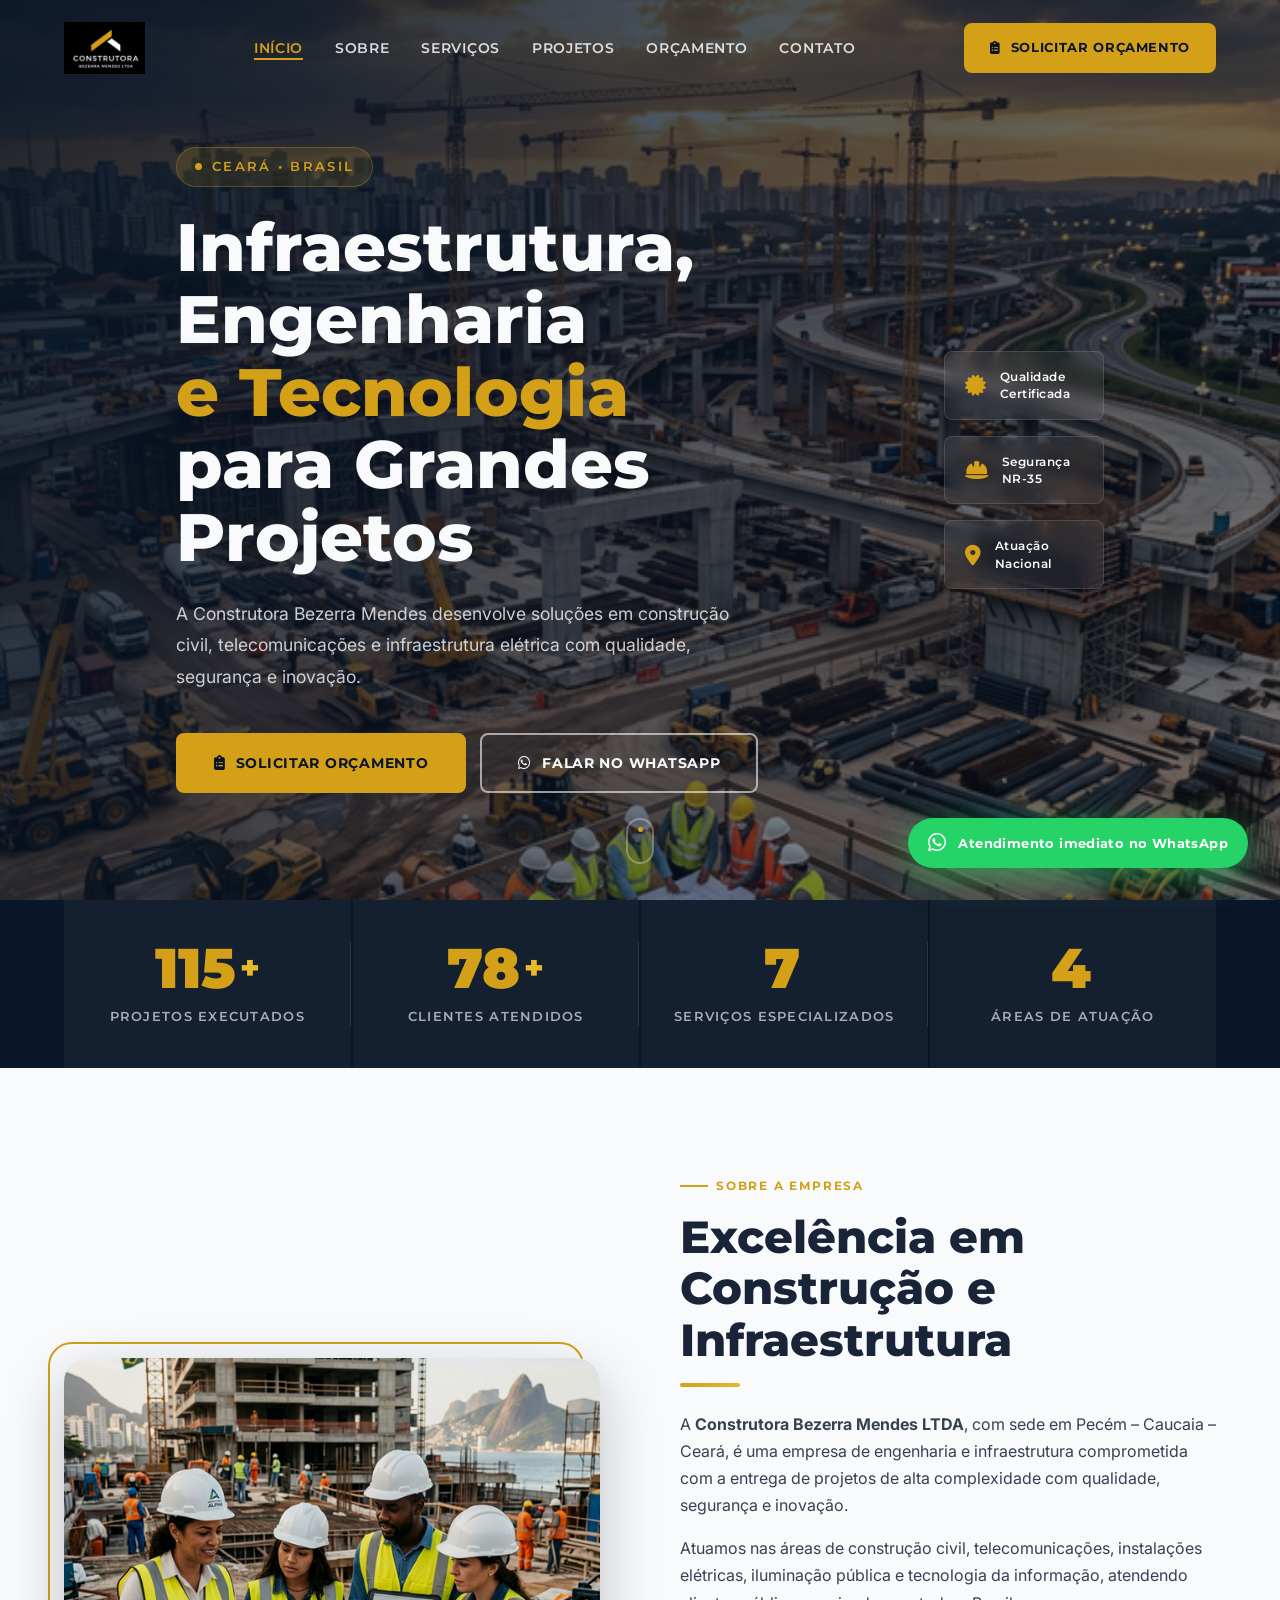
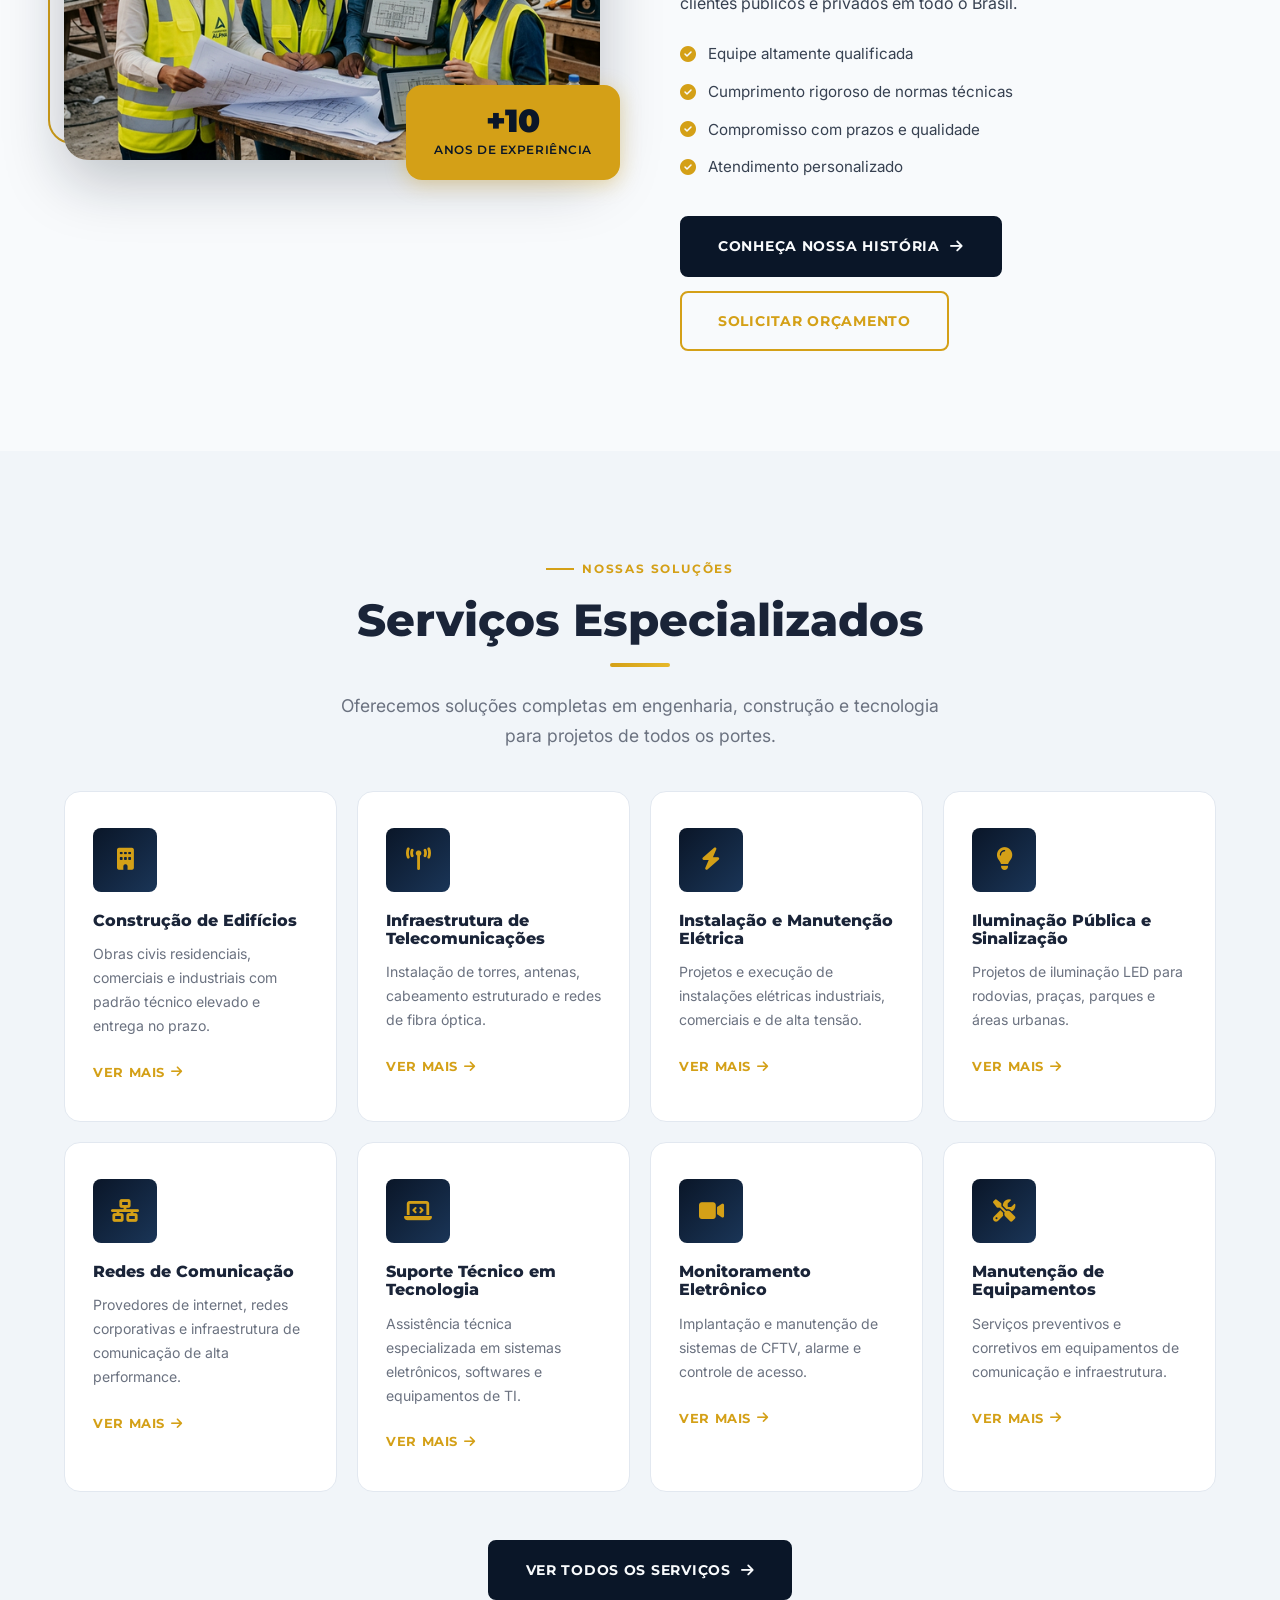
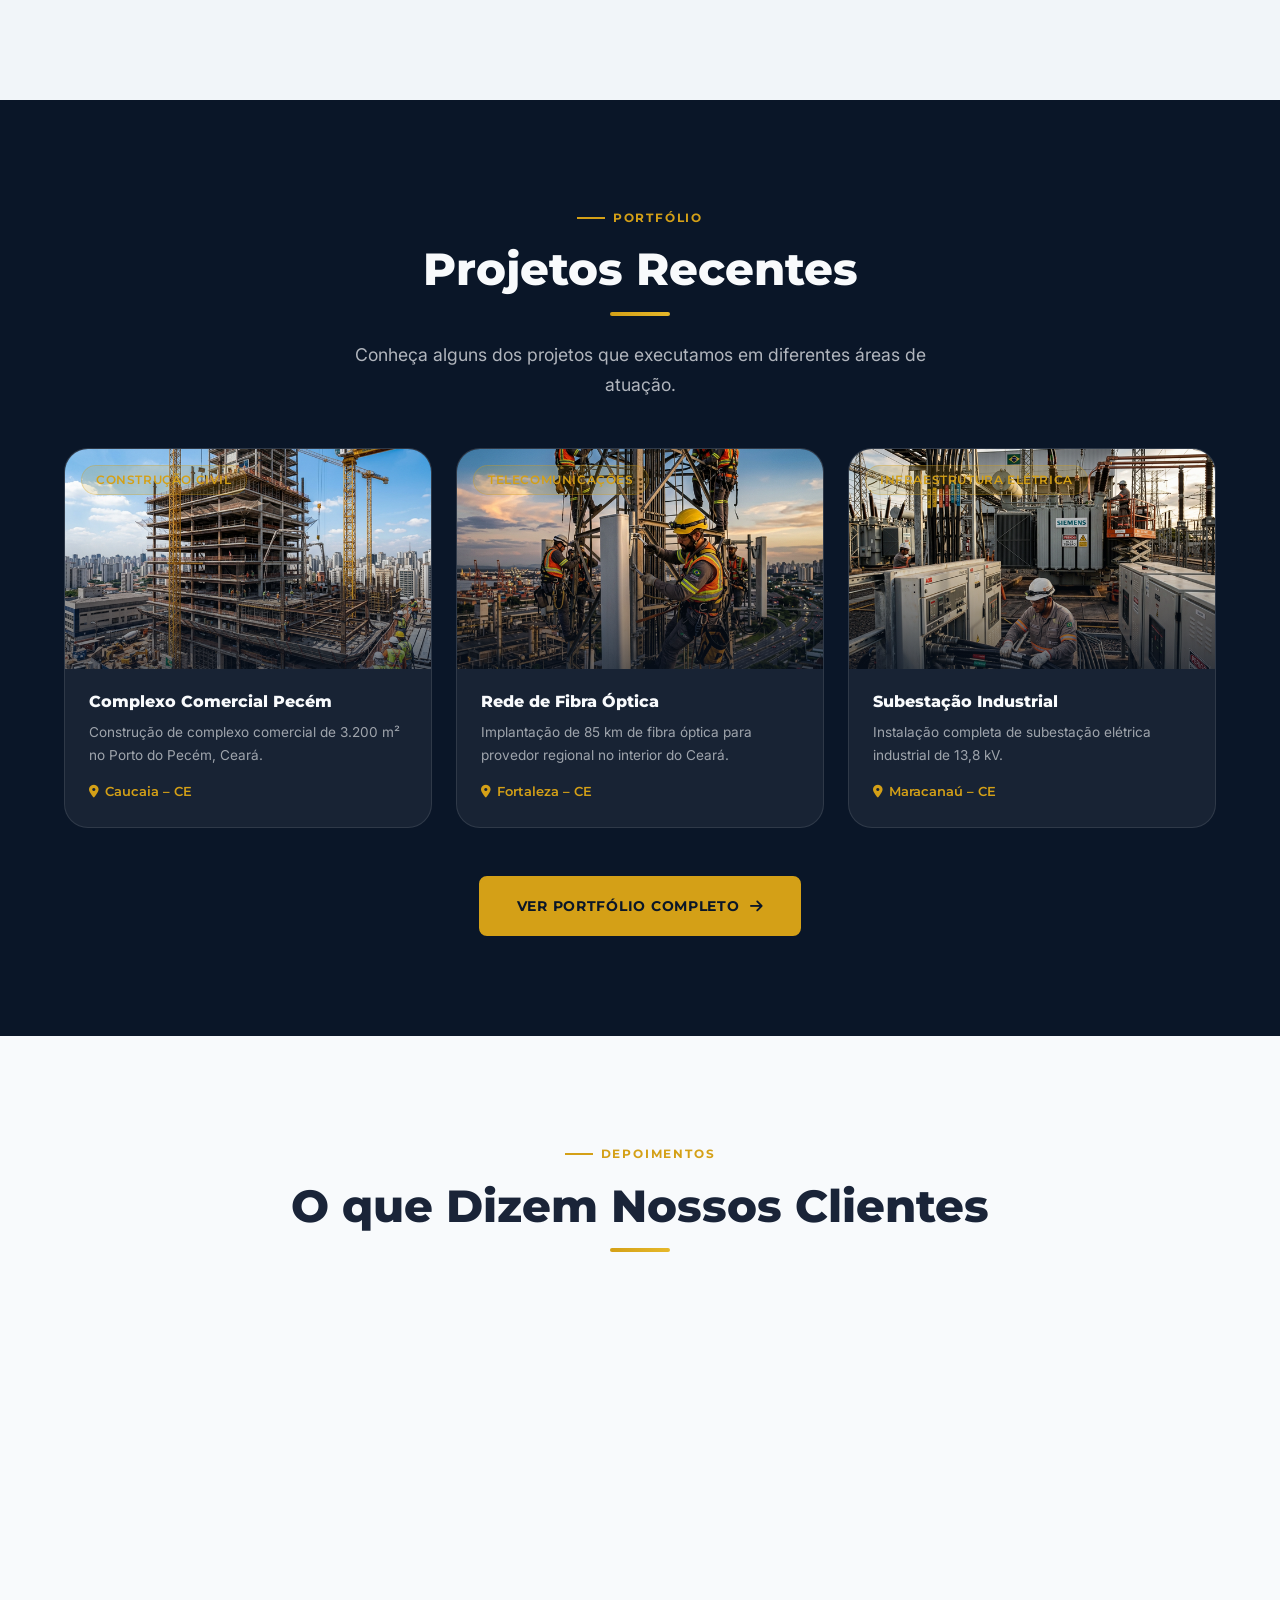
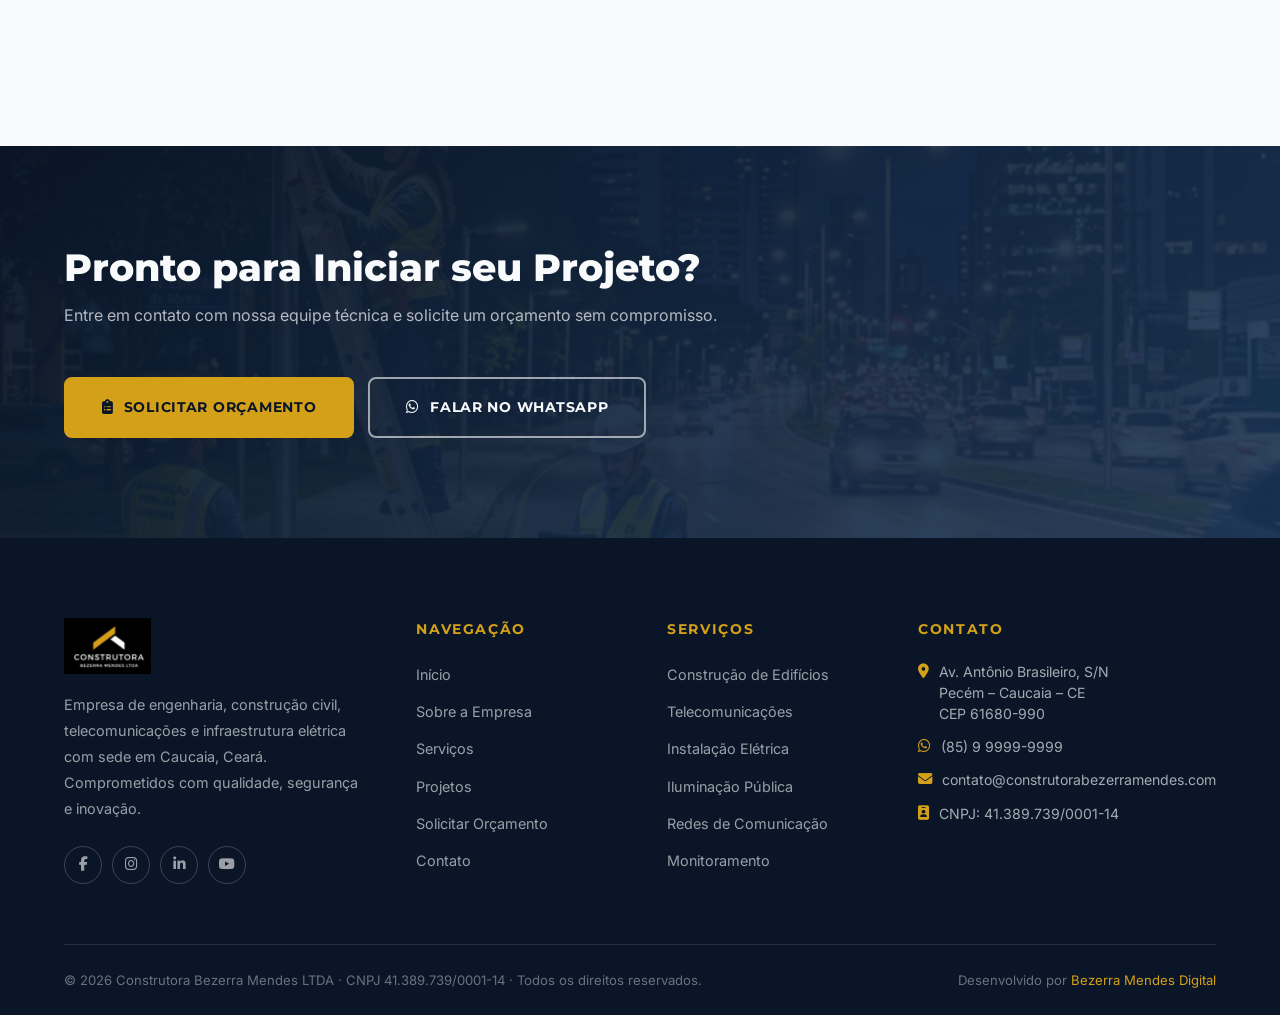
==== commit acb4adb6: "fix: improve favicon compatibility and add meta tags" ====
--- a/Bezerra-Mendes/index.html
+++ b/Bezerra-Mendes/index.html
@@ -9,8 +9,12 @@
   <meta property="og:title" content="Construtora Bezerra Mendes LTDA – Engenharia e Infraestrutura no Ceará" />
   <meta property="og:description" content="Soluções completas em construção civil, telecomunicações e infraestrutura elétrica para grandes projetos." />
   <meta property="og:type" content="website" />
+  <meta property="og:url" content="https://construtorabezerramendes.com/" />
+  <meta property="og:image" content="https://construtorabezerramendes.com/assets/images/logo.png" />
   <title>Construtora Bezerra Mendes LTDA – Engenharia, Construção e Infraestrutura no Ceará</title>
   <link rel="icon" type="image/png" href="assets/images/logo.png" />
+  <link rel="shortcut icon" href="favicon.ico" type="image/x-icon" />
+  <link rel="apple-touch-icon" href="assets/images/logo.png" />
   <link rel="stylesheet" href="css/style.css" />
   <link rel="stylesheet" href="css/home.css" />
   <link rel="stylesheet" href="https://cdnjs.cloudflare.com/ajax/libs/font-awesome/6.5.0/css/all.min.css" />
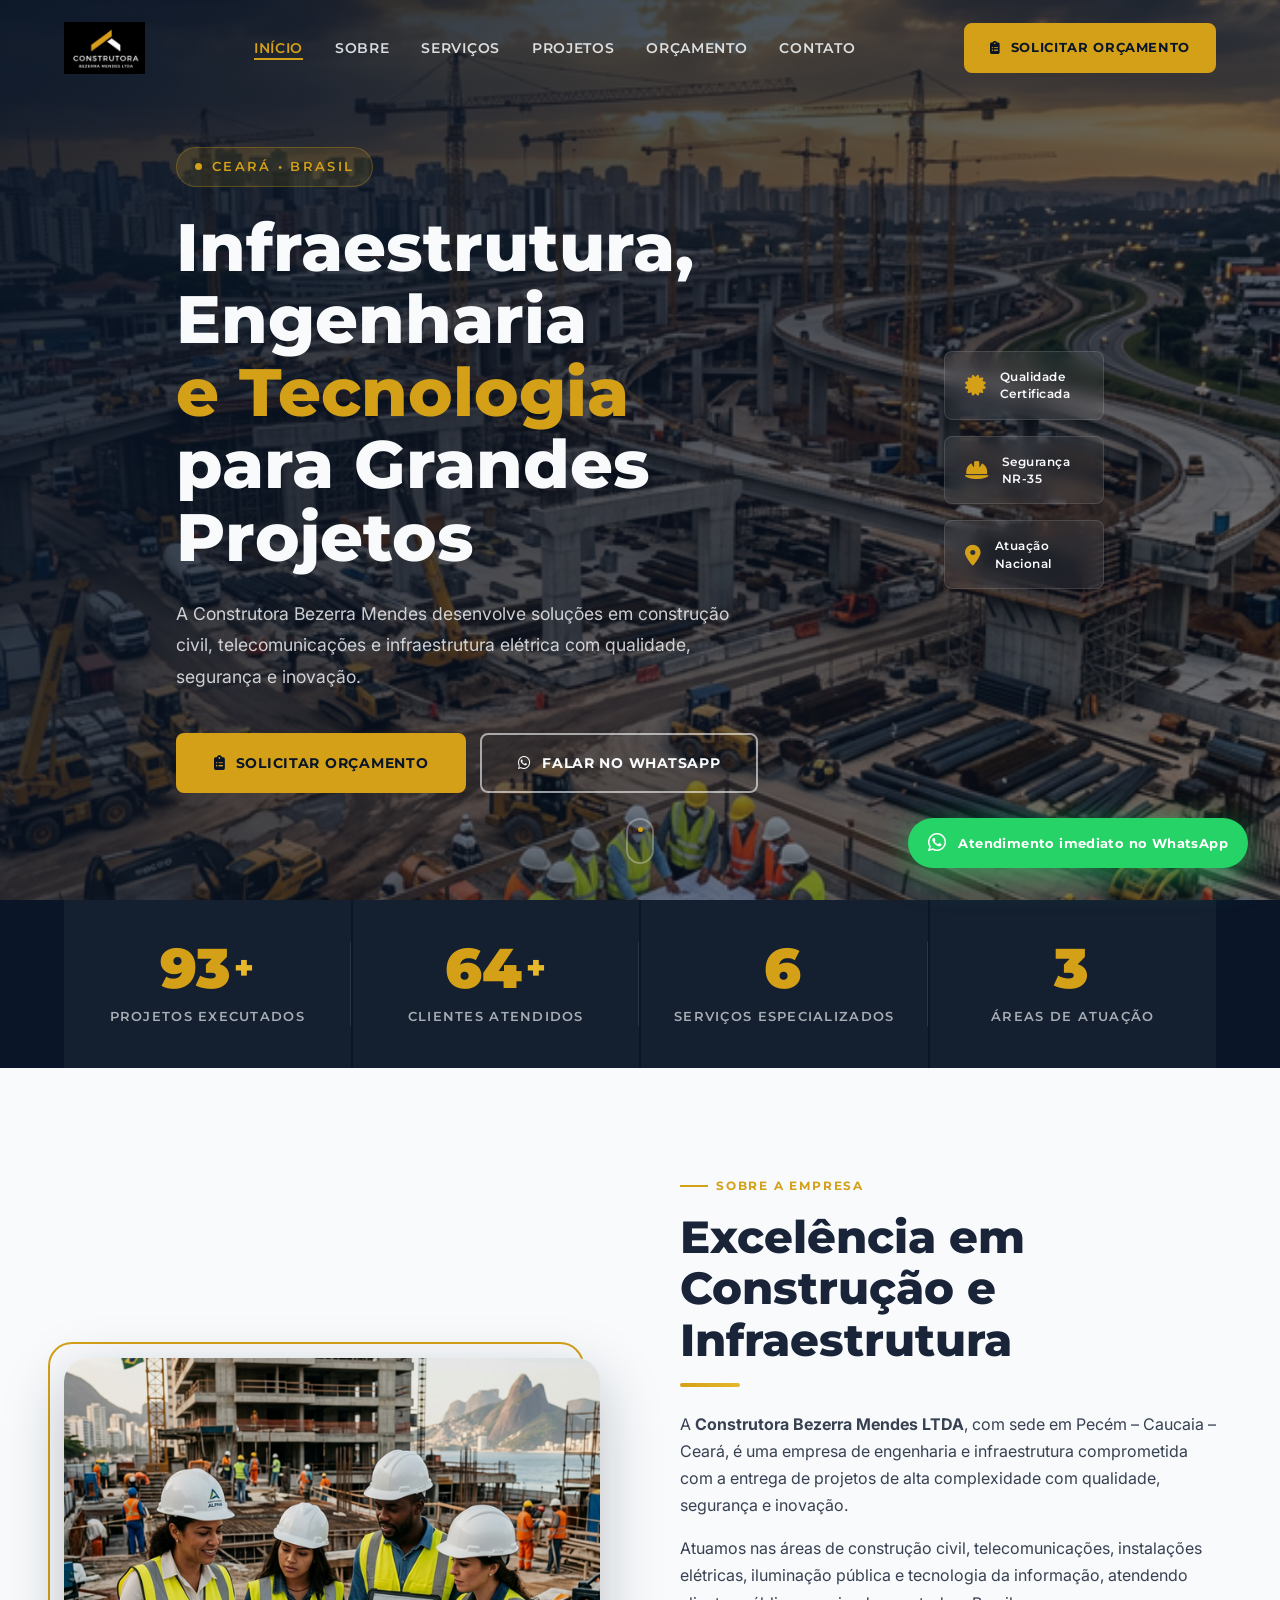
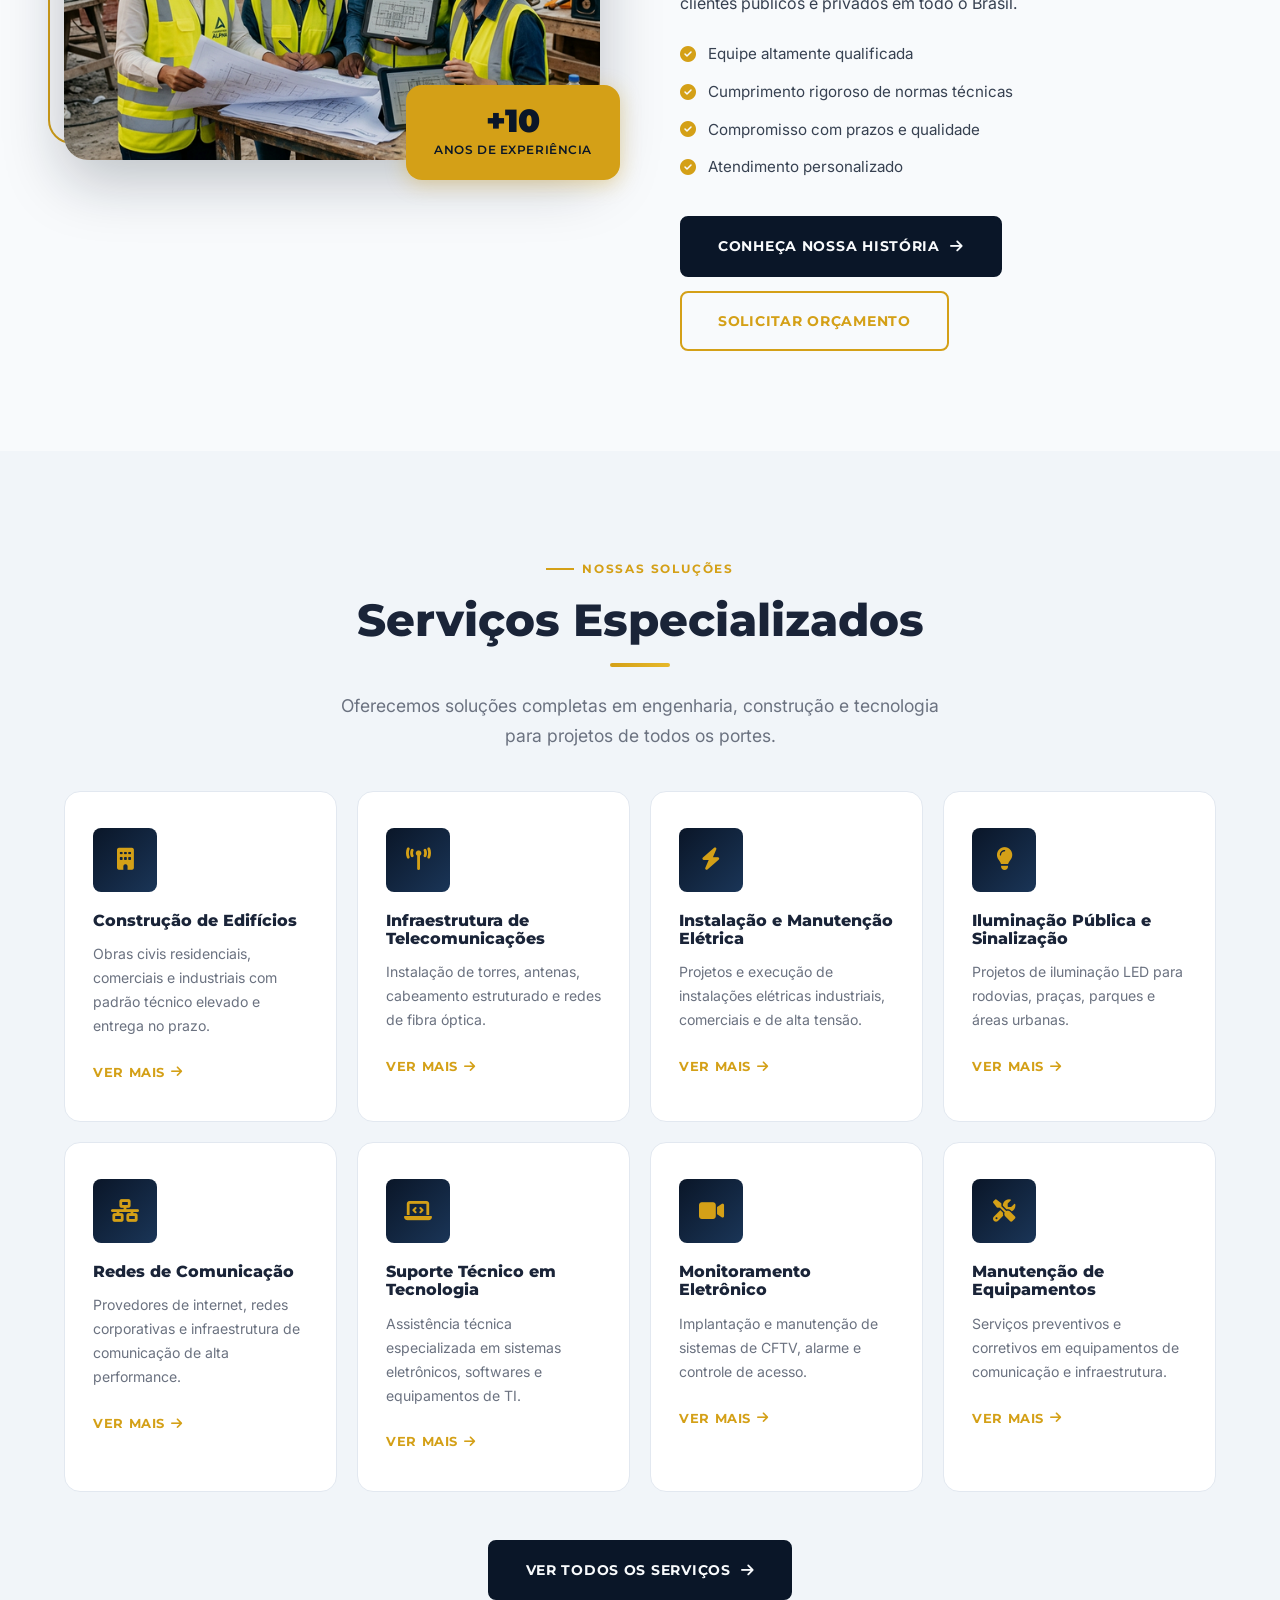
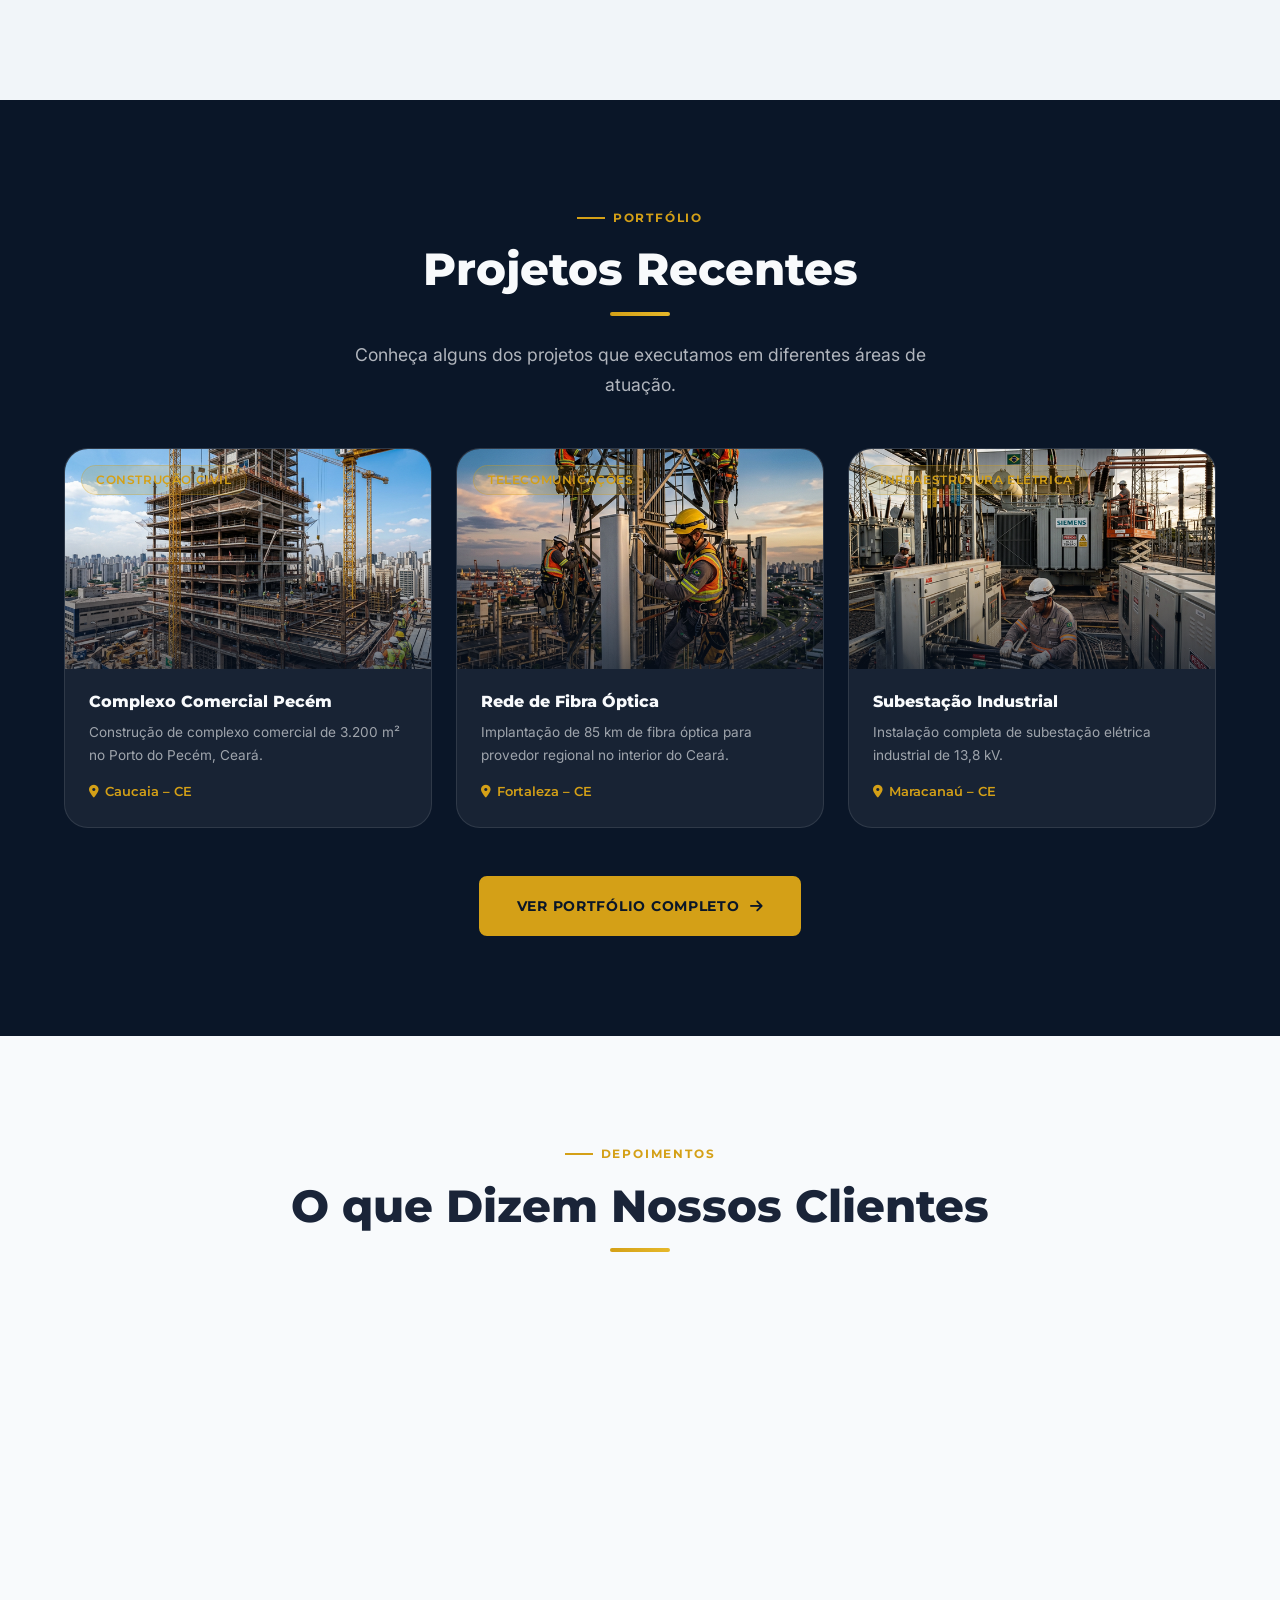
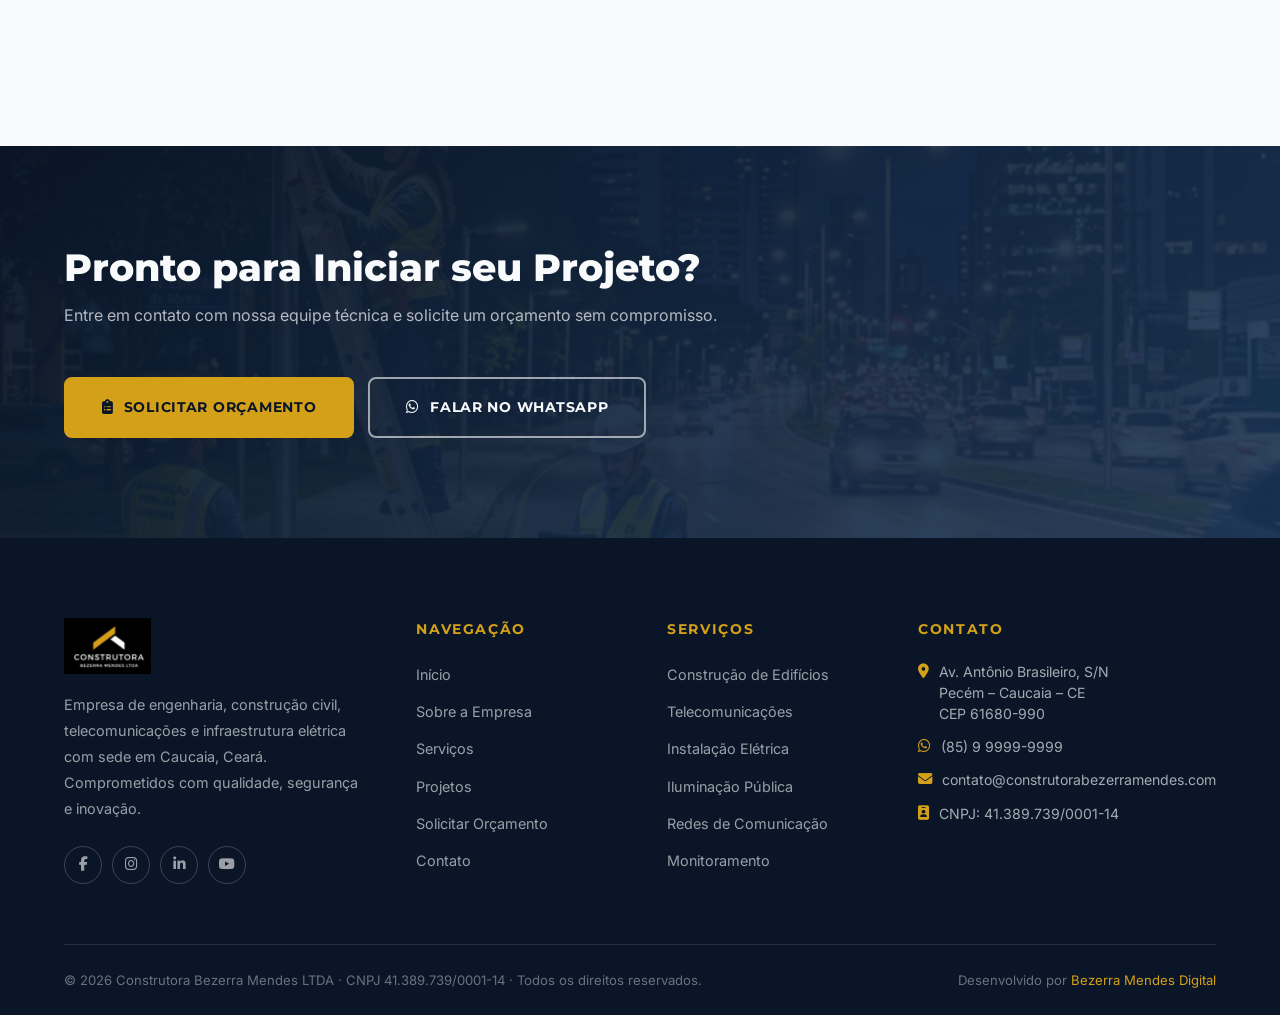
==== commit 6c37a92a: "fix: force favicon refresh with versioning" ====
--- a/Bezerra-Mendes/index.html
+++ b/Bezerra-Mendes/index.html
@@ -12,8 +12,8 @@
   <meta property="og:url" content="https://construtorabezerramendes.com/" />
   <meta property="og:image" content="https://construtorabezerramendes.com/assets/images/logo.png" />
   <title>Construtora Bezerra Mendes LTDA – Engenharia, Construção e Infraestrutura no Ceará</title>
-  <link rel="icon" type="image/png" href="assets/images/logo.png" />
-  <link rel="shortcut icon" href="favicon.ico" type="image/x-icon" />
+  <link rel="icon" type="image/png" href="assets/images/logo.png?v=2" />
+  <link rel="shortcut icon" href="favicon.ico?v=2" type="image/x-icon" />
   <link rel="apple-touch-icon" href="assets/images/logo.png" />
   <link rel="stylesheet" href="css/style.css" />
   <link rel="stylesheet" href="css/home.css" />
